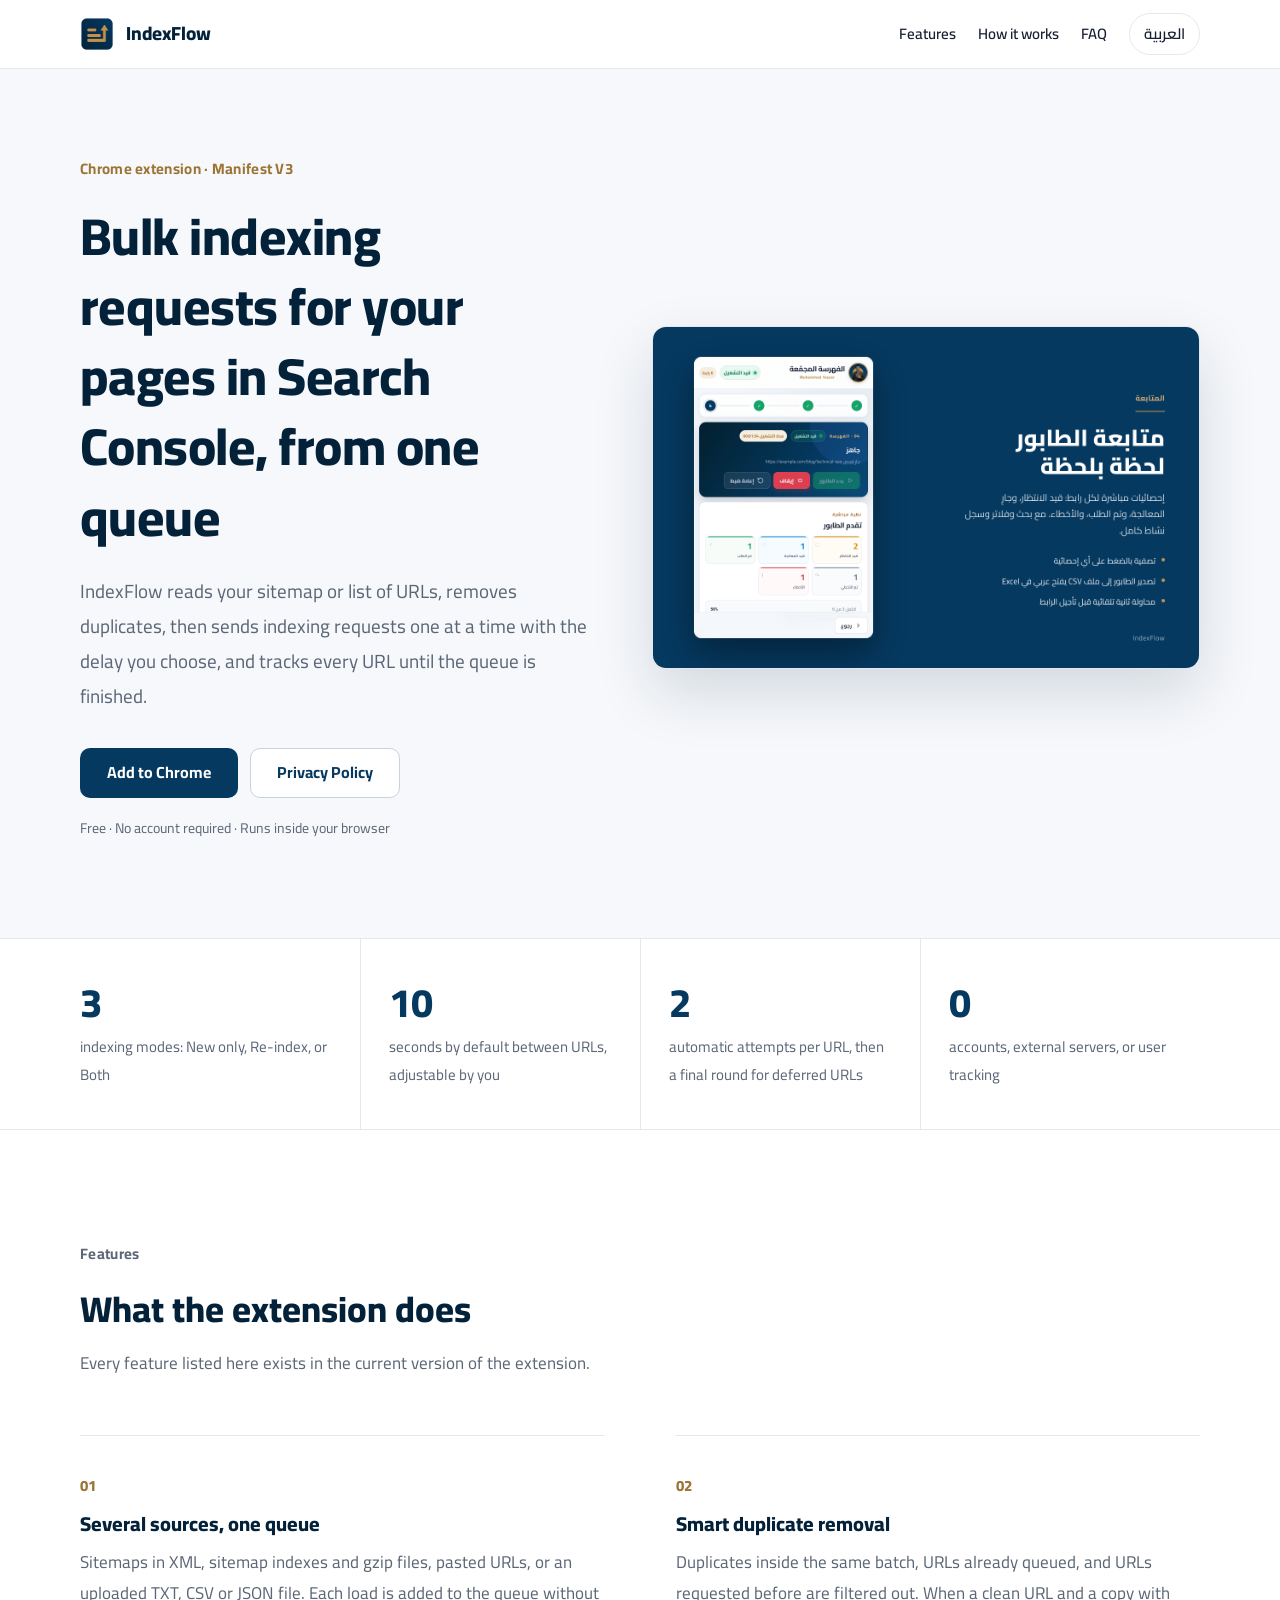
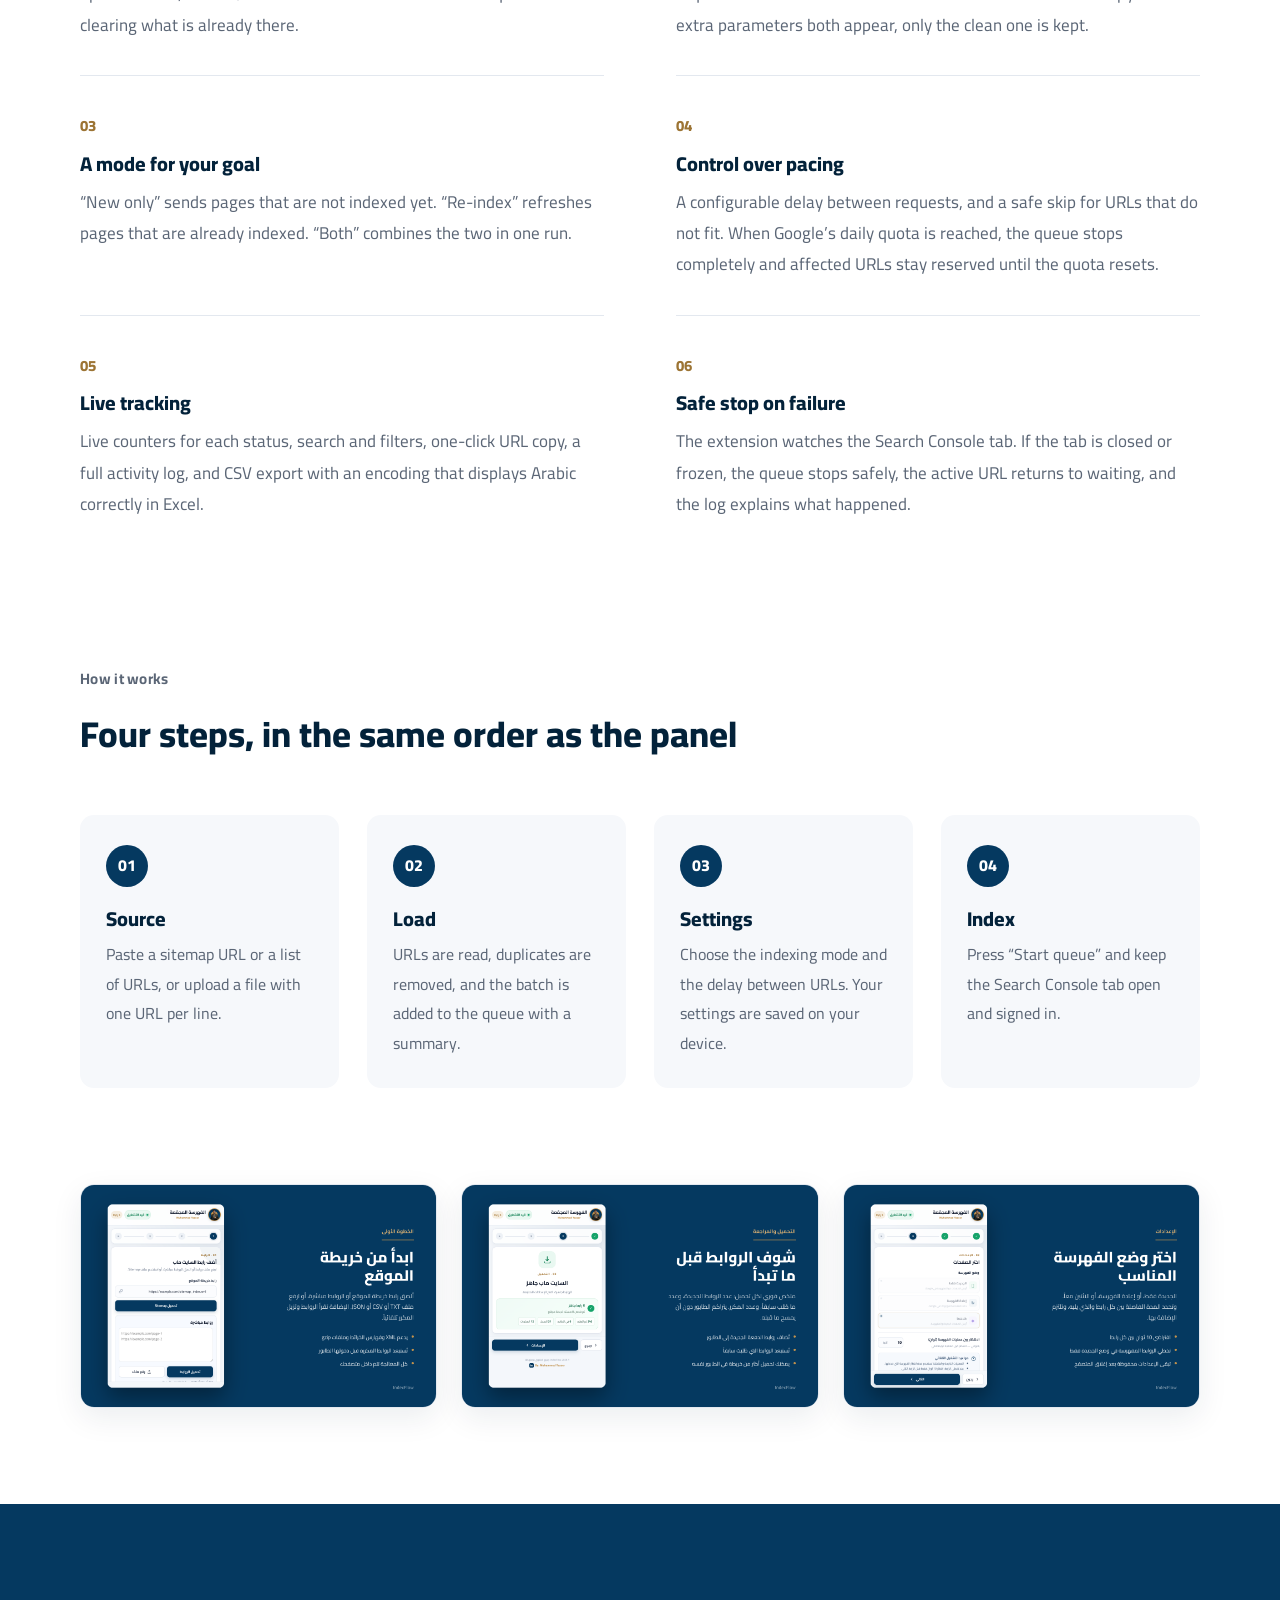
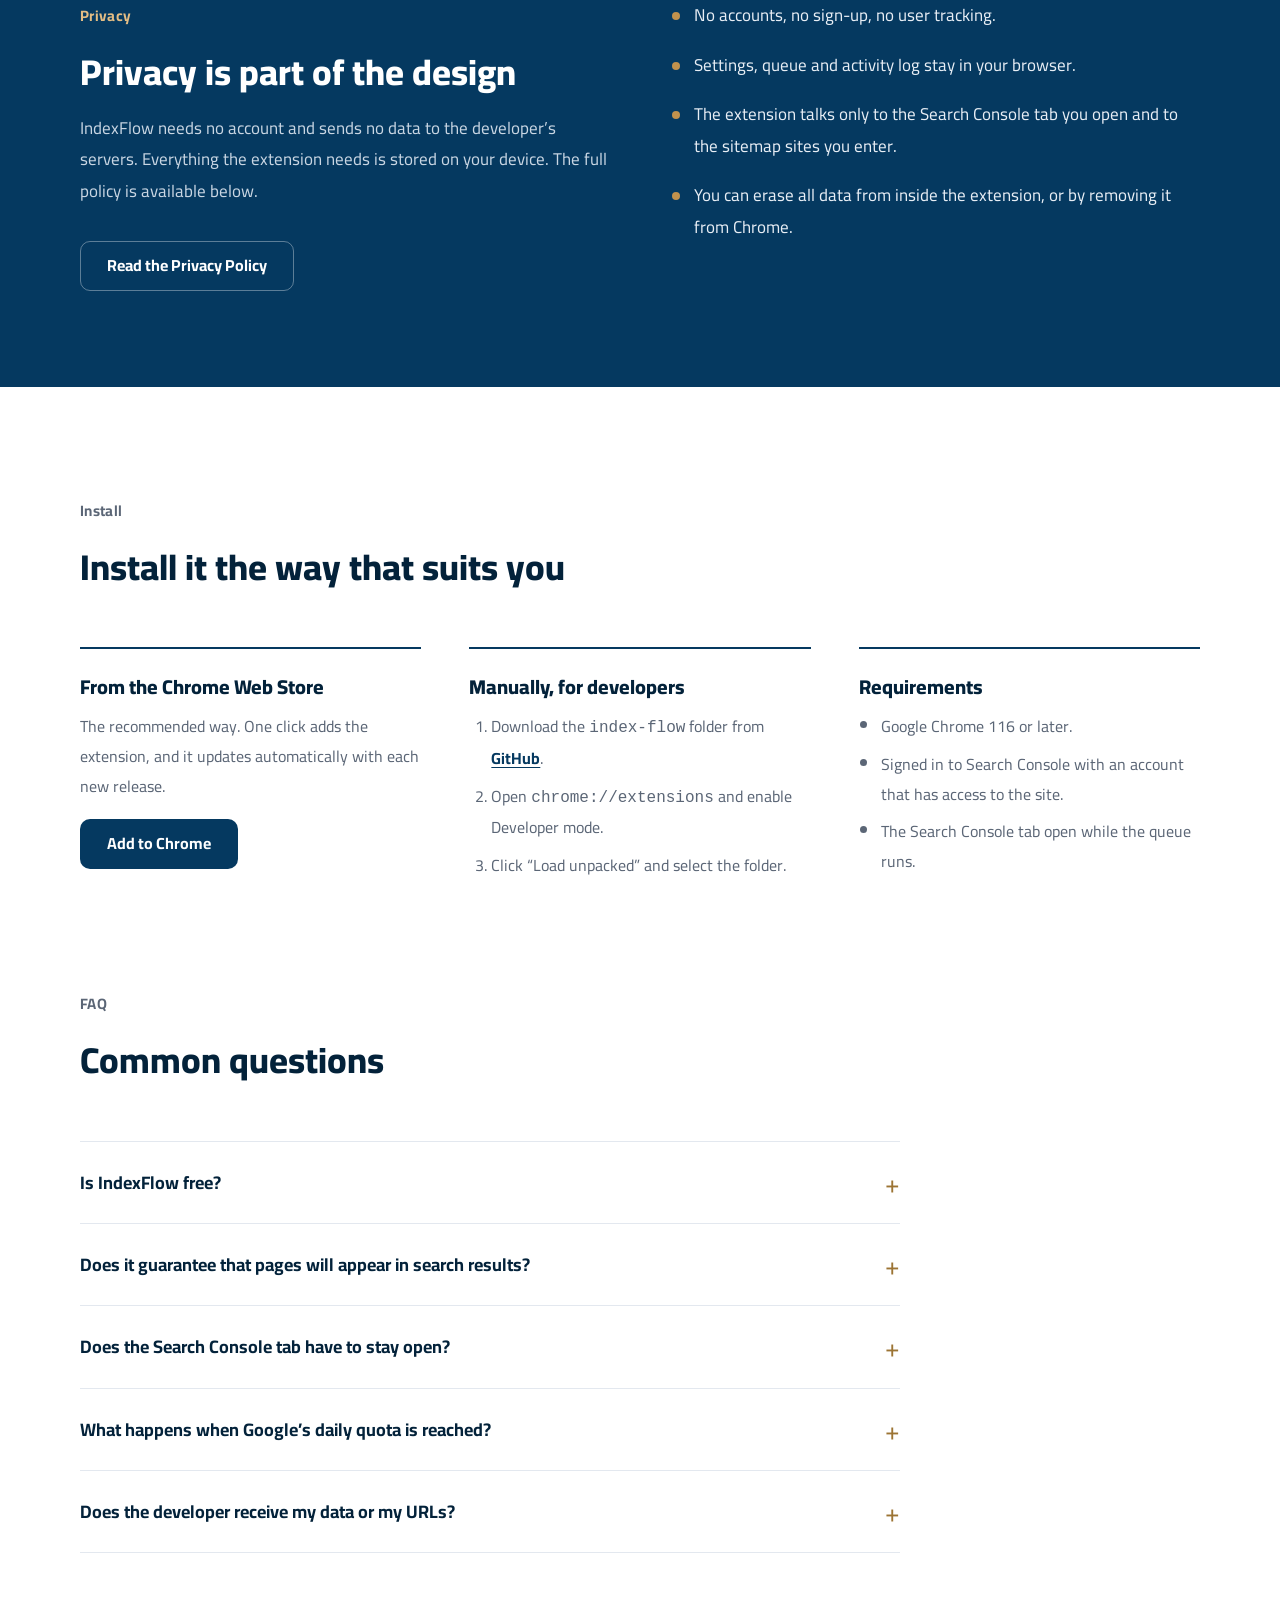
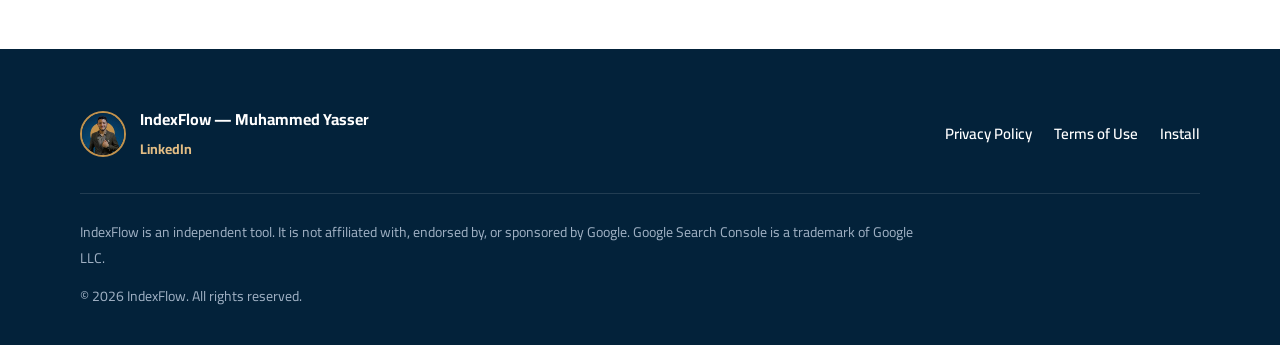
==== docs/en/index.html @ 61092b8a "Add Chrome Web Store product site, privacy policy, terms, and store listing assets - docs/: Arabic a" ====
<!doctype html>
<html lang="en" dir="ltr">
<head>
<meta charset="utf-8">
<meta name="viewport" content="width=device-width, initial-scale=1">
<title>IndexFlow — Bulk indexing for Google Search Console</title>
<meta name="description" content="A Chrome extension that queues indexing requests for your URLs in Search Console, removes duplicates, controls pacing, and needs no account.">
<meta name="theme-color" content="#053960">
<link rel="icon" href="../assets/img/icon-192x192.png" type="image/png">
<link rel="stylesheet" href="../assets/site.css">
<meta property="og:title" content="IndexFlow — Bulk indexing for Google Search Console">
<meta property="og:description" content="A Chrome extension that queues indexing requests for your URLs in Search Console, removes duplicates, controls pacing, and needs no account.">
<meta property="og:type" content="website">
<meta property="og:image" content="../assets/img/screenshot-4.png">

</head>
<body>
<a class="skip-link" href="#main">Skip to content</a>
<header class="site-header">
  <div class="wrap">
    <a class="brand" href="../en/index.html" aria-label="IndexFlow — Home">
      <img src="../assets/img/icon-192x192.png" alt="" width="34" height="34">
      <span>IndexFlow</span>
    </a>
    <nav class="site-nav" aria-label="Main navigation"><a class="hide-sm" href="#features">Features</a><a class="hide-sm" href="#how">How it works</a><a class="hide-sm" href="#faq">FAQ</a><a class="lang-switch" href="../index.html" hreflang="ar" lang="ar">العربية</a></nav>
  </div>
</header>
<main id="main">

<section class="hero">
  <div class="wrap hero-grid">
    <div>
      <p class="eyebrow">Chrome extension · Manifest V3</p>
      <h1>Bulk indexing requests for your pages in Search Console, from one queue</h1>
      <p class="lead">IndexFlow reads your sitemap or list of URLs, removes duplicates, then sends indexing requests one at a time with the delay you choose, and tracks every URL until the queue is finished.</p>
      <div class="actions">
        <a class="btn btn-primary" data-store-cta href="#install">Add to Chrome</a>
        <a class="btn btn-ghost" href="../en/privacy/index.html">Privacy Policy</a>
      </div>
      <p class="fine">Free · No account required · Runs inside your browser</p>
    </div>
    <figure class="hero-media">
      <img src="../assets/img/screenshot-4.png" alt="IndexFlow side panel showing queue statistics and the URL list" width="1280" height="800">
    </figure>
  </div>
</section>

<section class="facts" aria-label="Key numbers">
  <div class="wrap facts-grid">
    <div><strong>3</strong><span>indexing modes: New only, Re-index, or Both</span></div>
    <div><strong>10</strong><span>seconds by default between URLs, adjustable by you</span></div>
    <div><strong>2</strong><span>automatic attempts per URL, then a final round for deferred URLs</span></div>
    <div><strong>0</strong><span>accounts, external servers, or user tracking</span></div>
  </div>
</section>

<section class="section" id="features">
  <div class="wrap">
    <div class="section-head">
      <p class="eyebrow">Features</p>
      <h2>What the extension does</h2>
      <p>Every feature listed here exists in the current version of the extension.</p>
    </div>
    <div class="features-grid">
      <article class="feature"><span class="num">01</span><h3>Several sources, one queue</h3><p>Sitemaps in XML, sitemap indexes and gzip files, pasted URLs, or an uploaded TXT, CSV or JSON file. Each load is added to the queue without clearing what is already there.</p></article>
      <article class="feature"><span class="num">02</span><h3>Smart duplicate removal</h3><p>Duplicates inside the same batch, URLs already queued, and URLs requested before are filtered out. When a clean URL and a copy with extra parameters both appear, only the clean one is kept.</p></article>
      <article class="feature"><span class="num">03</span><h3>A mode for your goal</h3><p>“New only” sends pages that are not indexed yet. “Re-index” refreshes pages that are already indexed. “Both” combines the two in one run.</p></article>
      <article class="feature"><span class="num">04</span><h3>Control over pacing</h3><p>A configurable delay between requests, and a safe skip for URLs that do not fit. When Google’s daily quota is reached, the queue stops completely and affected URLs stay reserved until the quota resets.</p></article>
      <article class="feature"><span class="num">05</span><h3>Live tracking</h3><p>Live counters for each status, search and filters, one-click URL copy, a full activity log, and CSV export with an encoding that displays Arabic correctly in Excel.</p></article>
      <article class="feature"><span class="num">06</span><h3>Safe stop on failure</h3><p>The extension watches the Search Console tab. If the tab is closed or frozen, the queue stops safely, the active URL returns to waiting, and the log explains what happened.</p></article>
    </div>
  </div>
</section>

<section class="section" id="how" style="padding-top:0">
  <div class="wrap">
    <div class="section-head"><p class="eyebrow">How it works</p><h2>Four steps, in the same order as the panel</h2></div>
    <div class="steps">
      <div class="step"><span class="num">01</span><h3>Source</h3><p>Paste a sitemap URL or a list of URLs, or upload a file with one URL per line.</p></div>
      <div class="step"><span class="num">02</span><h3>Load</h3><p>URLs are read, duplicates are removed, and the batch is added to the queue with a summary.</p></div>
      <div class="step"><span class="num">03</span><h3>Settings</h3><p>Choose the indexing mode and the delay between URLs. Your settings are saved on your device.</p></div>
      <div class="step"><span class="num">04</span><h3>Index</h3><p>Press “Start queue” and keep the Search Console tab open and signed in.</p></div>
    </div>
  </div>
</section>

<section class="section" style="padding-top:0" aria-label="Screenshots from the extension">
  <div class="wrap screens">
    <figure><img src="../assets/img/screenshot-1.png" alt="Step one: entering a sitemap or URLs" width="1280" height="800" loading="lazy"></figure>
    <figure><img src="../assets/img/screenshot-2.png" alt="Load summary with new and duplicate URL counts" width="1280" height="800" loading="lazy"></figure>
    <figure><img src="../assets/img/screenshot-3.png" alt="Indexing mode and delay settings" width="1280" height="800" loading="lazy"></figure>
  </div>
</section>

<section class="band section" aria-labelledby="privacy-title">
  <div class="wrap band-grid">
    <div>
      <p class="eyebrow">Privacy</p>
      <h2 id="privacy-title">Privacy is part of the design</h2>
      <p style="margin-top:16px;color:#c9d6e3">IndexFlow needs no account and sends no data to the developer’s servers. Everything the extension needs is stored on your device. The full policy is available below.</p>
      <div class="actions"><a class="btn btn-ghost" href="../en/privacy/index.html">Read the Privacy Policy</a></div>
    </div>
    <ul>
      <li>No accounts, no sign-up, no user tracking.</li>
      <li>Settings, queue and activity log stay in your browser.</li>
      <li>The extension talks only to the Search Console tab you open and to the sitemap sites you enter.</li>
      <li>You can erase all data from inside the extension, or by removing it from Chrome.</li>
    </ul>
  </div>
</section>

<section class="section" id="install">
  <div class="wrap">
    <div class="section-head"><p class="eyebrow">Install</p><h2>Install it the way that suits you</h2></div>
    <div class="install-grid">
      <div>
        <h3>From the Chrome Web Store</h3>
        <p>The recommended way. One click adds the extension, and it updates automatically with each new release.</p>
        <a class="btn btn-primary" data-store-cta href="#install">Add to Chrome</a>
      </div>
      <div>
        <h3>Manually, for developers</h3>
        <ol>
          <li>Download the <code>index-flow</code> folder from <a href="https://github.com/muhammedyasserbs/index-now/tree/main/index-flow" target="_blank" rel="noopener">GitHub</a>.</li>
          <li>Open <code>chrome://extensions</code> and enable Developer mode.</li>
          <li>Click “Load unpacked” and select the folder.</li>
        </ol>
      </div>
      <div>
        <h3>Requirements</h3>
        <ul>
          <li>Google Chrome 116 or later.</li>
          <li>Signed in to Search Console with an account that has access to the site.</li>
          <li>The Search Console tab open while the queue runs.</li>
        </ul>
      </div>
    </div>
  </div>
</section>

<section class="section" id="faq" style="padding-top:0">
  <div class="wrap">
    <div class="section-head"><p class="eyebrow">FAQ</p><h2>Common questions</h2></div>
    <div class="faq">
      <details><summary>Is IndexFlow free?</summary><p>Yes. There is no paid plan and no hidden limit inside the extension.</p></details>
      <details><summary>Does it guarantee that pages will appear in search results?</summary><p>No. IndexFlow only submits indexing requests. Whether and how a page is indexed or ranked is decided by Google.</p></details>
      <details><summary>Does the Search Console tab have to stay open?</summary><p>Yes, and you must stay signed in. It is recommended to pin the tab and exclude it from Chrome’s memory saver so it does not freeze while the queue waits.</p></details>
      <details><summary>What happens when Google’s daily quota is reached?</summary><p>The queue stops completely, and the affected URLs stay reserved until midnight, when the quota resets. Google sets the quota; the extension respects it.</p></details>
      <details><summary>Does the developer receive my data or my URLs?</summary><p>No. Everything is kept inside your browser. Full details are in the <a href="../en/privacy/index.html">Privacy Policy</a>.</p></details>
    </div>
  </div>
</section>

</main>

<footer class="site-footer">
  <div class="wrap">
    <div class="footer-top">
      <div class="dev">
        <img src="../assets/img/avatar.jpg" alt="Muhammed Yasser" width="46" height="46">
        <div>
          <strong>IndexFlow — Muhammed Yasser</strong>
          <a href="https://www.linkedin.com/in/muhammed-yasser-seo-specialist/" target="_blank" rel="noopener">LinkedIn</a>
        </div>
      </div>
      <nav class="footer-links" aria-label="Site links">
        <a href="../en/privacy/index.html">Privacy Policy</a>
        <a href="../en/terms/index.html">Terms of Use</a>
        <a href="../en/index.html#install">Install</a>
      </nav>
    </div>
    <p class="disclaimer">IndexFlow is an independent tool. It is not affiliated with, endorsed by, or sponsored by Google. Google Search Console is a trademark of Google LLC.</p>
    <p class="copy">&copy; <span data-year>2026</span> IndexFlow. All rights reserved.</p>
  </div>
</footer>
<script src="../assets/site.js" defer></script>
</body>
</html>
---- docs/assets/site.css ----
/* IndexFlow — product site. Brand: navy #053960, gold #c2924d (same palette as the extension). */
@font-face { font-family: "Cairo"; src: url("fonts/cairo-arabic-wght-normal.woff2") format("woff2"); font-weight: 200 1000; font-display: swap; unicode-range: U+0600-06FF, U+0750-077F, U+08A0-08FF, U+FB50-FDFF, U+FE70-FEFF; }
@font-face { font-family: "Cairo"; src: url("fonts/cairo-latin-ext-wght-normal.woff2") format("woff2"); font-weight: 200 1000; font-display: swap; unicode-range: U+0100-024F, U+0259, U+1E00-1EFF, U+2020, U+20A0-20AB, U+20AD-20CF, U+2113, U+2C60-2C7F, U+A720-A7FF; }
@font-face { font-family: "Cairo"; src: url("fonts/cairo-latin-wght-normal.woff2") format("woff2"); font-weight: 200 1000; font-display: swap; unicode-range: U+0000-00FF, U+0131, U+0152-0153, U+02BB-02BC, U+02C6, U+02DA, U+02DC, U+2000-206F, U+2074, U+20AC, U+2122, U+2191, U+2193, U+2212, U+2215, U+FEFF, U+FFFD; }

:root {
  --navy: #053960;
  --navy-deep: #03223a;
  --gold: #c2924d;
  --gold-deep: #9c7434;
  --ink: #172033;
  --muted: #5b6676;
  --line: #e3e8ef;
  --canvas: #f6f8fb;
  --white: #ffffff;
  --radius: 14px;
  --shadow: 0 24px 60px rgba(3, 34, 58, .14);
}

* { box-sizing: border-box; }
html { scroll-behavior: smooth; -webkit-text-size-adjust: 100%; }
body {
  margin: 0;
  font-family: "Cairo", system-ui, sans-serif;
  font-size: 17px;
  line-height: 1.85;
  color: var(--ink);
  background: var(--white);
  -webkit-font-smoothing: antialiased;
}
img { max-width: 100%; height: auto; display: block; }
a { color: var(--navy); text-underline-offset: 3px; }
a:focus-visible, button:focus-visible, summary:focus-visible { outline: 3px solid var(--gold); outline-offset: 3px; border-radius: 6px; }
h1, h2, h3 { line-height: 1.35; margin: 0; color: var(--navy-deep); font-weight: 800; }
h1 { font-size: clamp(32px, 4.6vw, 52px); letter-spacing: -.01em; }
h2 { font-size: clamp(26px, 3vw, 36px); }
h3 { font-size: 20px; }
p { margin: 0; }
.wrap { width: min(1120px, calc(100% - 48px)); margin-inline: auto; }
.eyebrow { display: inline-block; color: var(--gold-deep); font-weight: 700; font-size: 15px; letter-spacing: .02em; margin-bottom: 18px; }
.section { padding: 96px 0; }
.section-head { max-width: 680px; margin-bottom: 56px; }
.section-head p { margin-top: 14px; color: var(--muted); }
.muted { color: var(--muted); }

/* header */
.site-header { position: sticky; top: 0; z-index: 20; background: rgba(255,255,255,.97); border-bottom: 1px solid var(--line); }
.site-header .wrap { display: flex; align-items: center; gap: 28px; min-height: 68px; }
.brand { display: inline-flex; align-items: center; gap: 12px; text-decoration: none; color: var(--navy-deep); font-weight: 800; font-size: 19px; }
.brand img { width: 34px; height: 34px; border-radius: 9px; }
.site-nav { display: flex; gap: 22px; margin-inline-start: auto; align-items: center; }
.site-nav a { color: var(--ink); text-decoration: none; font-size: 15px; font-weight: 600; }
.site-nav a:hover { color: var(--navy); }
.lang-switch { font-size: 14px; font-weight: 700; text-decoration: none; border: 1px solid var(--line); padding: 6px 14px; border-radius: 999px; color: var(--navy); }
.lang-switch:hover { border-color: var(--navy); }

/* buttons */
.actions { display: flex; flex-wrap: wrap; gap: 12px; margin-top: 34px; }
.btn { display: inline-flex; align-items: center; justify-content: center; min-height: 50px; padding: 0 26px; border-radius: 10px; font: inherit; font-weight: 700; font-size: 16px; text-decoration: none; border: 1px solid transparent; transition: background .2s, border-color .2s, color .2s; }
.btn-primary { background: var(--navy); color: #fff; }
.btn-primary:hover { background: var(--navy-deep); }
.btn-ghost { border-color: #c9d3de; color: var(--navy); background: #fff; }
.btn-ghost:hover { border-color: var(--navy); }
.fine { margin-top: 18px; font-size: 14px; color: var(--muted); }

/* hero */
.hero { background: var(--canvas); padding: 84px 0 96px; border-bottom: 1px solid var(--line); }
.hero-grid { display: grid; grid-template-columns: minmax(0, 1fr) minmax(0, 1.08fr); gap: 64px; align-items: center; }
.hero h1 { margin-bottom: 22px; }
.hero .lead { font-size: 19px; color: var(--muted); max-width: 560px; }
.hero-media { margin: 0; border-radius: var(--radius); overflow: hidden; box-shadow: var(--shadow); border: 1px solid var(--line); background: #fff; }

/* facts */
.facts { border-bottom: 1px solid var(--line); }
.facts-grid { display: grid; grid-template-columns: repeat(4, 1fr); gap: 0; }
.facts-grid > div { padding: 40px 28px 40px 0; border-inline-start: 1px solid var(--line); padding-inline-start: 28px; }
.facts-grid > div:first-child { border-inline-start: 0; padding-inline-start: 0; }
.facts strong { display: block; font-size: 40px; font-weight: 800; color: var(--navy); line-height: 1.2; }
.facts span { display: block; color: var(--muted); font-size: 15px; margin-top: 6px; }

/* features */
.features-grid { display: grid; grid-template-columns: repeat(2, minmax(0, 1fr)); gap: 0 72px; }
.feature { padding: 34px 0; border-top: 1px solid var(--line); }
.feature .num { color: var(--gold-deep); font-weight: 800; font-size: 15px; }
.feature h3 { margin: 8px 0 10px; }
.feature p { color: var(--muted); }

/* steps */
.steps { display: grid; grid-template-columns: repeat(4, 1fr); gap: 28px; counter-reset: none; }
.step { background: var(--canvas); border-radius: var(--radius); padding: 30px 26px; }
.step .num { display: inline-flex; width: 42px; height: 42px; align-items: center; justify-content: center; border-radius: 50%; background: var(--navy); color: #fff; font-weight: 800; font-size: 16px; }
.step h3 { margin: 18px 0 8px; }
.step p { color: var(--muted); font-size: 16px; }

/* screens */
.screens { display: grid; grid-template-columns: repeat(3, minmax(0, 1fr)); gap: 24px; }
.screens figure { margin: 0; border-radius: var(--radius); overflow: hidden; border: 1px solid var(--line); box-shadow: 0 10px 30px rgba(3,34,58,.08); }
.screens figure img { width: 100%; }

/* privacy band */
.band { background: var(--navy); color: #e8eef5; }
.band h2 { color: #fff; }
.band .eyebrow { color: #e3bd84; }
.band-grid { display: grid; grid-template-columns: minmax(0, 1fr) minmax(0, 1fr); gap: 64px; align-items: start; }
.band ul { list-style: none; margin: 0; padding: 0; display: grid; gap: 18px; }
.band li { padding-inline-start: 22px; position: relative; }
.band li::before { content: ""; position: absolute; inset-inline-start: 0; top: .7em; width: 8px; height: 8px; border-radius: 50%; background: var(--gold); }
.band .link { color: #fff; font-weight: 700; }
.band .btn-ghost { background: transparent; color: #fff; border-color: rgba(255,255,255,.35); }
.band .btn-ghost:hover { border-color: #fff; }

/* install */
.install-grid { display: grid; grid-template-columns: repeat(3, minmax(0, 1fr)); gap: 48px; }
.install-grid > div { border-top: 2px solid var(--navy); padding-top: 24px; }
.install-grid h3 { margin-bottom: 12px; }
.install-grid p, .install-grid li { color: var(--muted); font-size: 16px; }
.install-grid ol, .install-grid ul { margin: 0; padding-inline-start: 22px; display: grid; gap: 8px; }
.install-grid .btn { margin-top: 18px; }
.install-grid a { font-weight: 700; }

/* faq */
.faq { max-width: 820px; }
.faq details { border-bottom: 1px solid var(--line); padding: 4px 0; }
.faq details:first-of-type { border-top: 1px solid var(--line); }
.faq summary { cursor: pointer; list-style: none; padding: 20px 36px 20px 0; font-weight: 700; color: var(--navy-deep); font-size: 18px; position: relative; }
.faq summary::-webkit-details-marker { display: none; }
.faq summary::after { content: "+"; position: absolute; inset-inline-end: 0; top: 14px; font-size: 26px; color: var(--gold-deep); font-weight: 400; }
.faq details[open] summary::after { content: "–"; }
.faq details p { padding: 0 0 22px; color: var(--muted); }

/* footer */
.site-footer { background: var(--navy-deep); color: #c9d4e0; padding: 56px 0 40px; font-size: 15px; }
.footer-top { display: flex; flex-wrap: wrap; justify-content: space-between; align-items: center; gap: 24px; padding-bottom: 30px; border-bottom: 1px solid rgba(255,255,255,.12); }
.dev { display: flex; align-items: center; gap: 14px; }
.dev img { width: 46px; height: 46px; border-radius: 50%; border: 2px solid var(--gold); object-fit: cover; object-position: 50% 22%; }
.dev strong { color: #fff; display: block; font-size: 16px; }
.dev a { color: #e3bd84; text-decoration: none; font-weight: 700; font-size: 14px; }
.footer-links { display: flex; gap: 22px; flex-wrap: wrap; }
.footer-links a { color: #fff; text-decoration: none; font-weight: 600; }
.footer-links a:hover { text-decoration: underline; }
.disclaimer { margin-top: 26px; font-size: 14px; color: #9fb0c3; max-width: 860px; }
.copy { margin-top: 12px; font-size: 14px; color: #9fb0c3; }

/* legal pages */
.legal { padding: 72px 0 96px; }
.legal-wrap { width: min(780px, calc(100% - 48px)); margin-inline: auto; }
.legal h1 { margin-bottom: 14px; }
.legal .meta { color: var(--muted); font-size: 15px; padding-bottom: 28px; border-bottom: 1px solid var(--line); margin-bottom: 36px; }
.legal h2 { font-size: 22px; margin: 42px 0 12px; }
.legal p, .legal li { color: #2b3648; }
.legal ul { padding-inline-start: 22px; display: grid; gap: 8px; margin: 12px 0 0; }
.legal .note { background: var(--canvas); border-inline-start: 4px solid var(--gold); padding: 18px 22px; border-radius: 10px; margin: 0 0 30px; color: #2b3648; }
.legal .back { display: inline-block; margin-bottom: 28px; font-weight: 700; text-decoration: none; color: var(--navy); }

@media (max-width: 960px) {
  .hero-grid, .band-grid { grid-template-columns: 1fr; gap: 44px; }
  .facts-grid { grid-template-columns: repeat(2, 1fr); }
  .facts-grid > div:nth-child(odd) { border-inline-start: 0; padding-inline-start: 0; }
  .features-grid { grid-template-columns: 1fr; gap: 0; }
  .steps { grid-template-columns: repeat(2, 1fr); }
  .screens { grid-template-columns: 1fr; }
  .install-grid { grid-template-columns: 1fr; gap: 36px; }
  .site-nav a.hide-sm { display: none; }
}
@media (max-width: 560px) {
  body { font-size: 16px; }
  .section { padding: 68px 0; }
  .hero { padding: 56px 0 68px; }
  .steps { grid-template-columns: 1fr; }
  .site-nav { gap: 14px; }
  .facts strong { font-size: 32px; }
}
@media (prefers-reduced-motion: reduce) { html { scroll-behavior: auto; } }

/* skip link: hidden until focused (keyboard users) */
.skip-link { position: absolute; top: -100px; inset-inline-start: 12px; z-index: 100; background: var(--navy); color: #fff; padding: 10px 16px; border-radius: 8px; font-weight: 700; text-decoration: none; }
.skip-link:focus { top: 12px; }
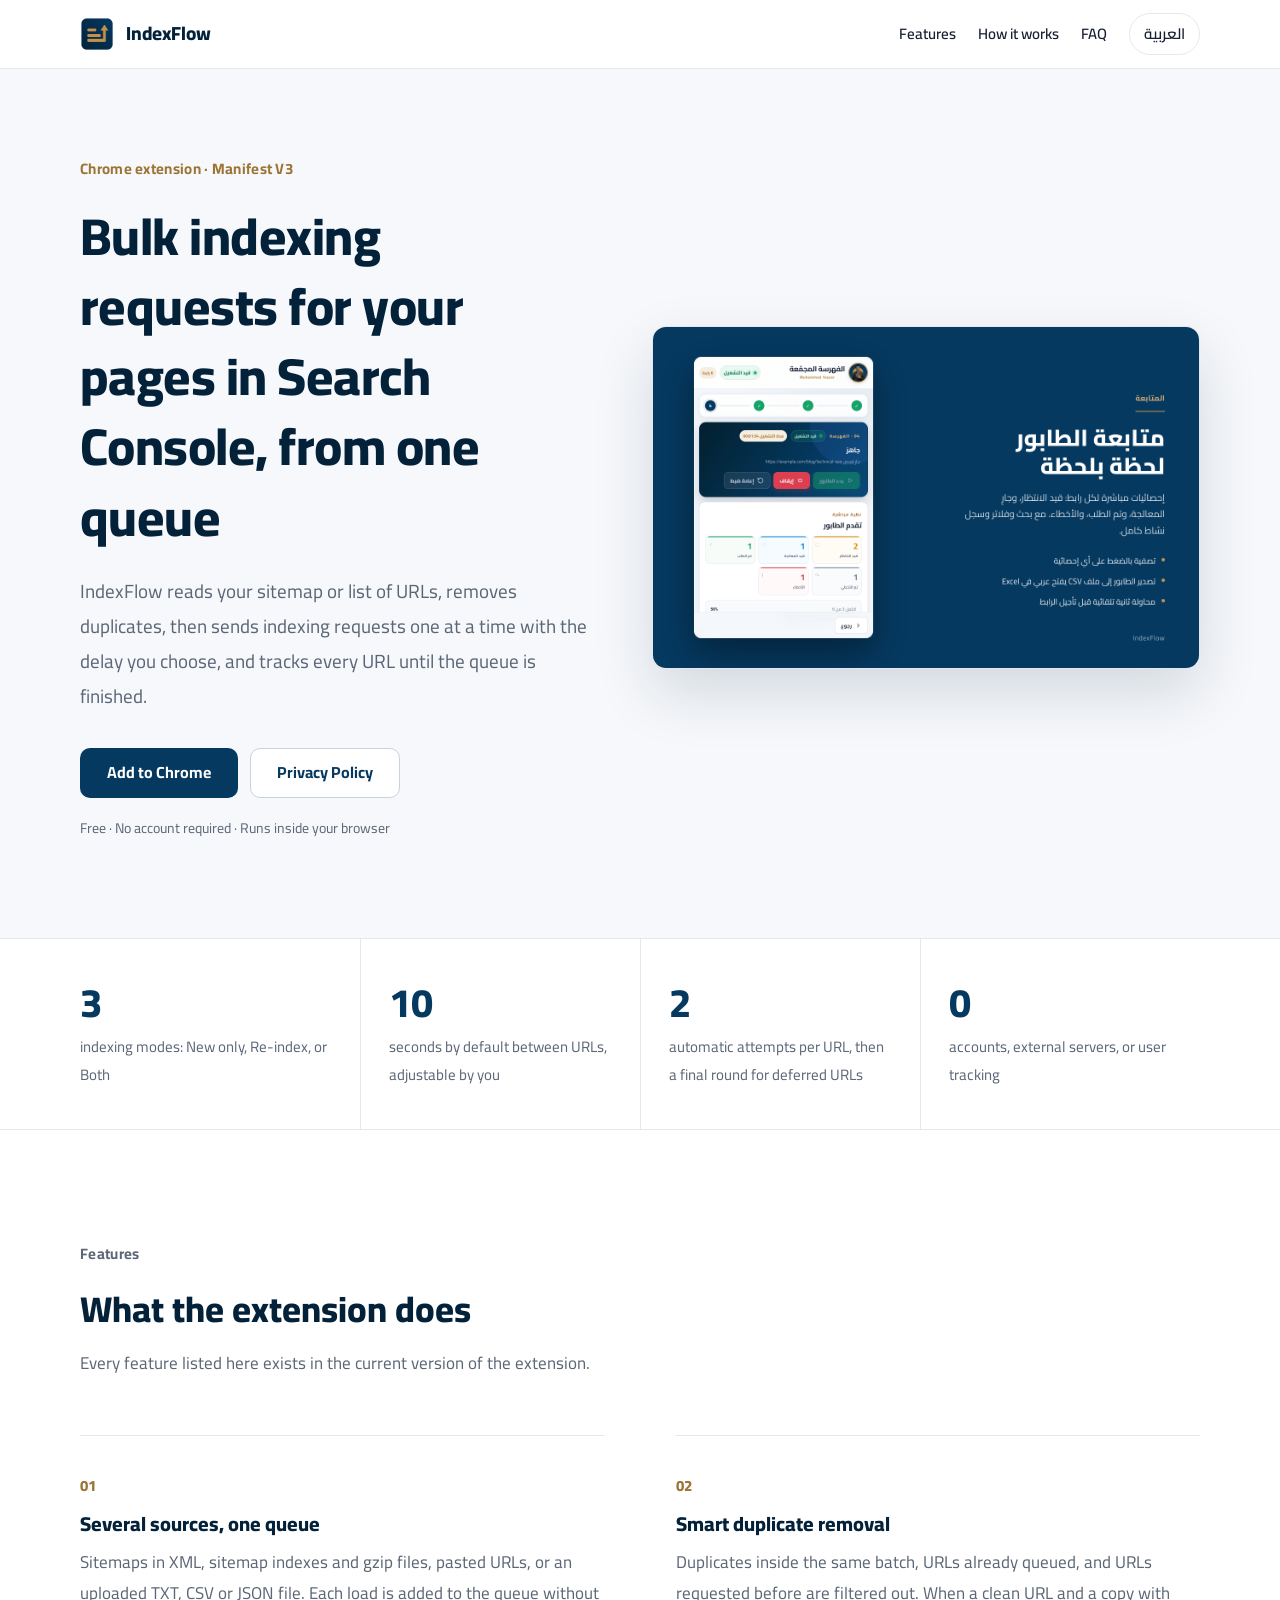
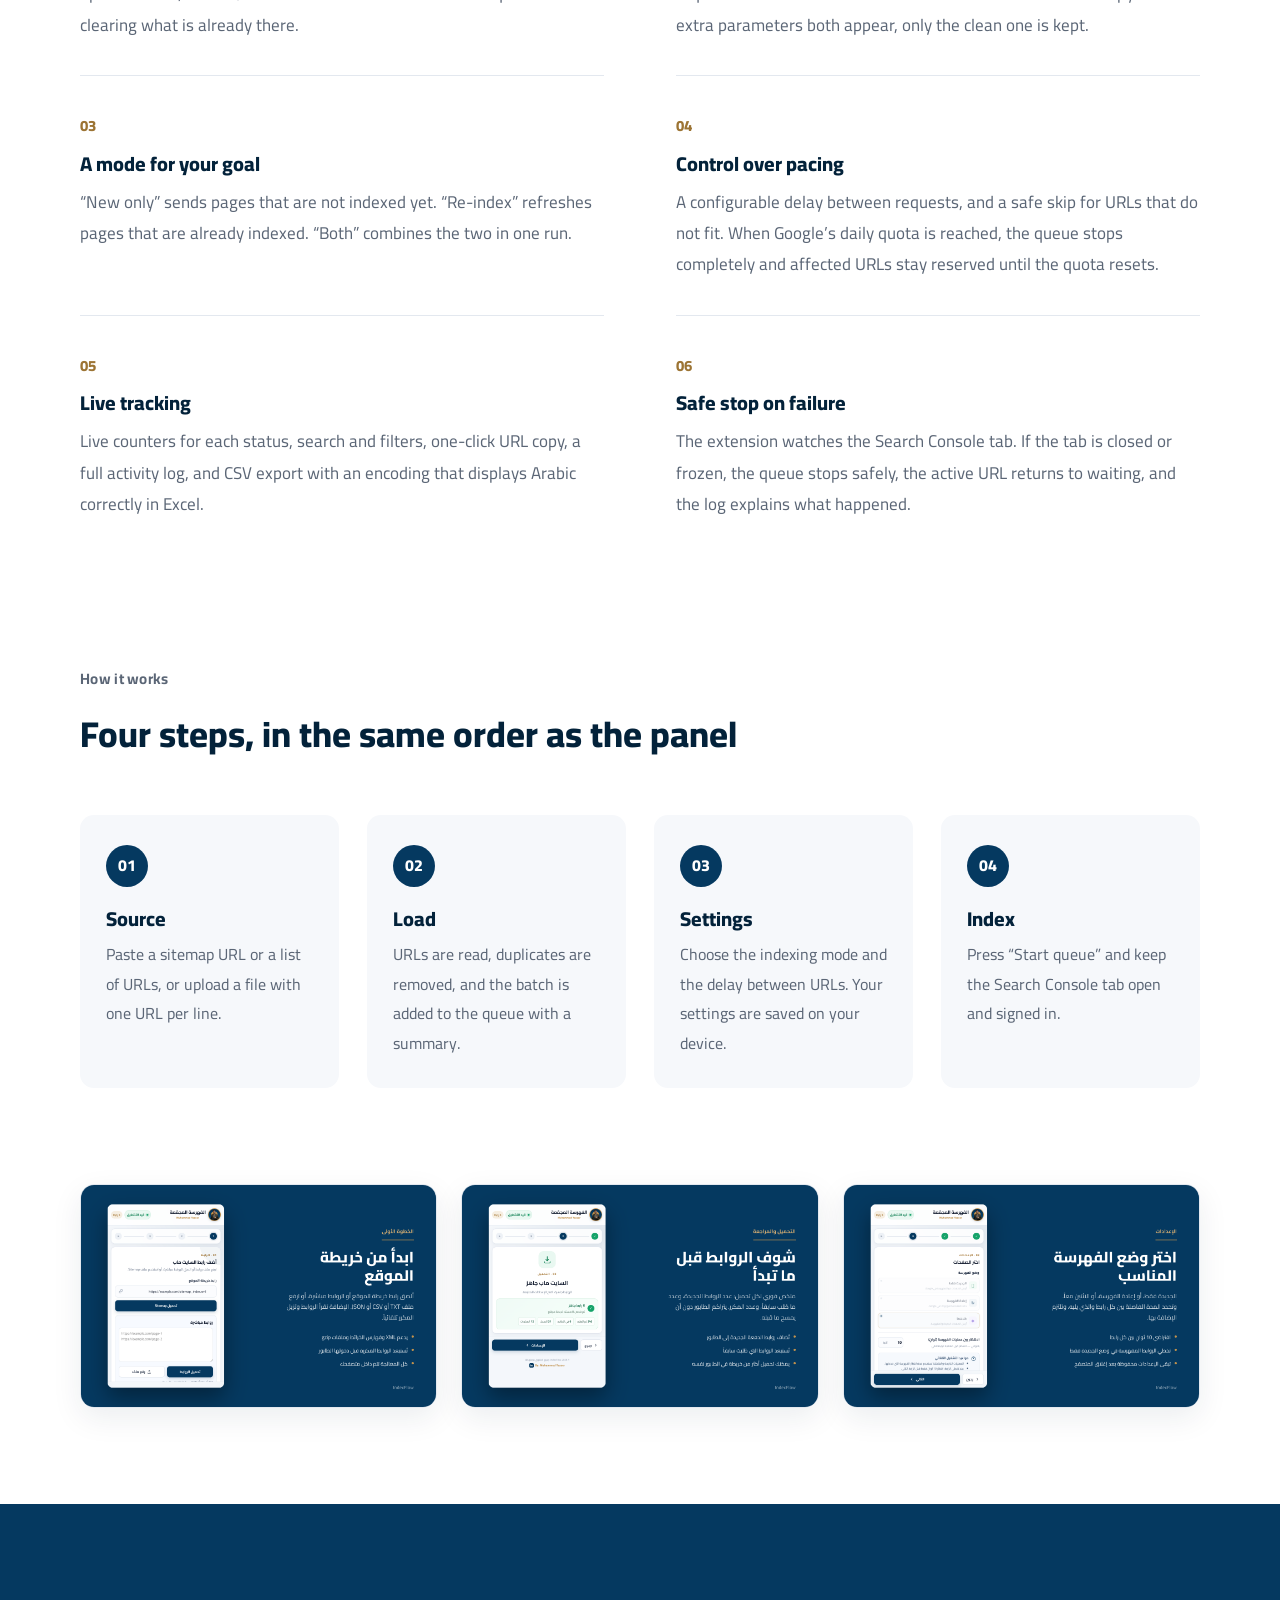
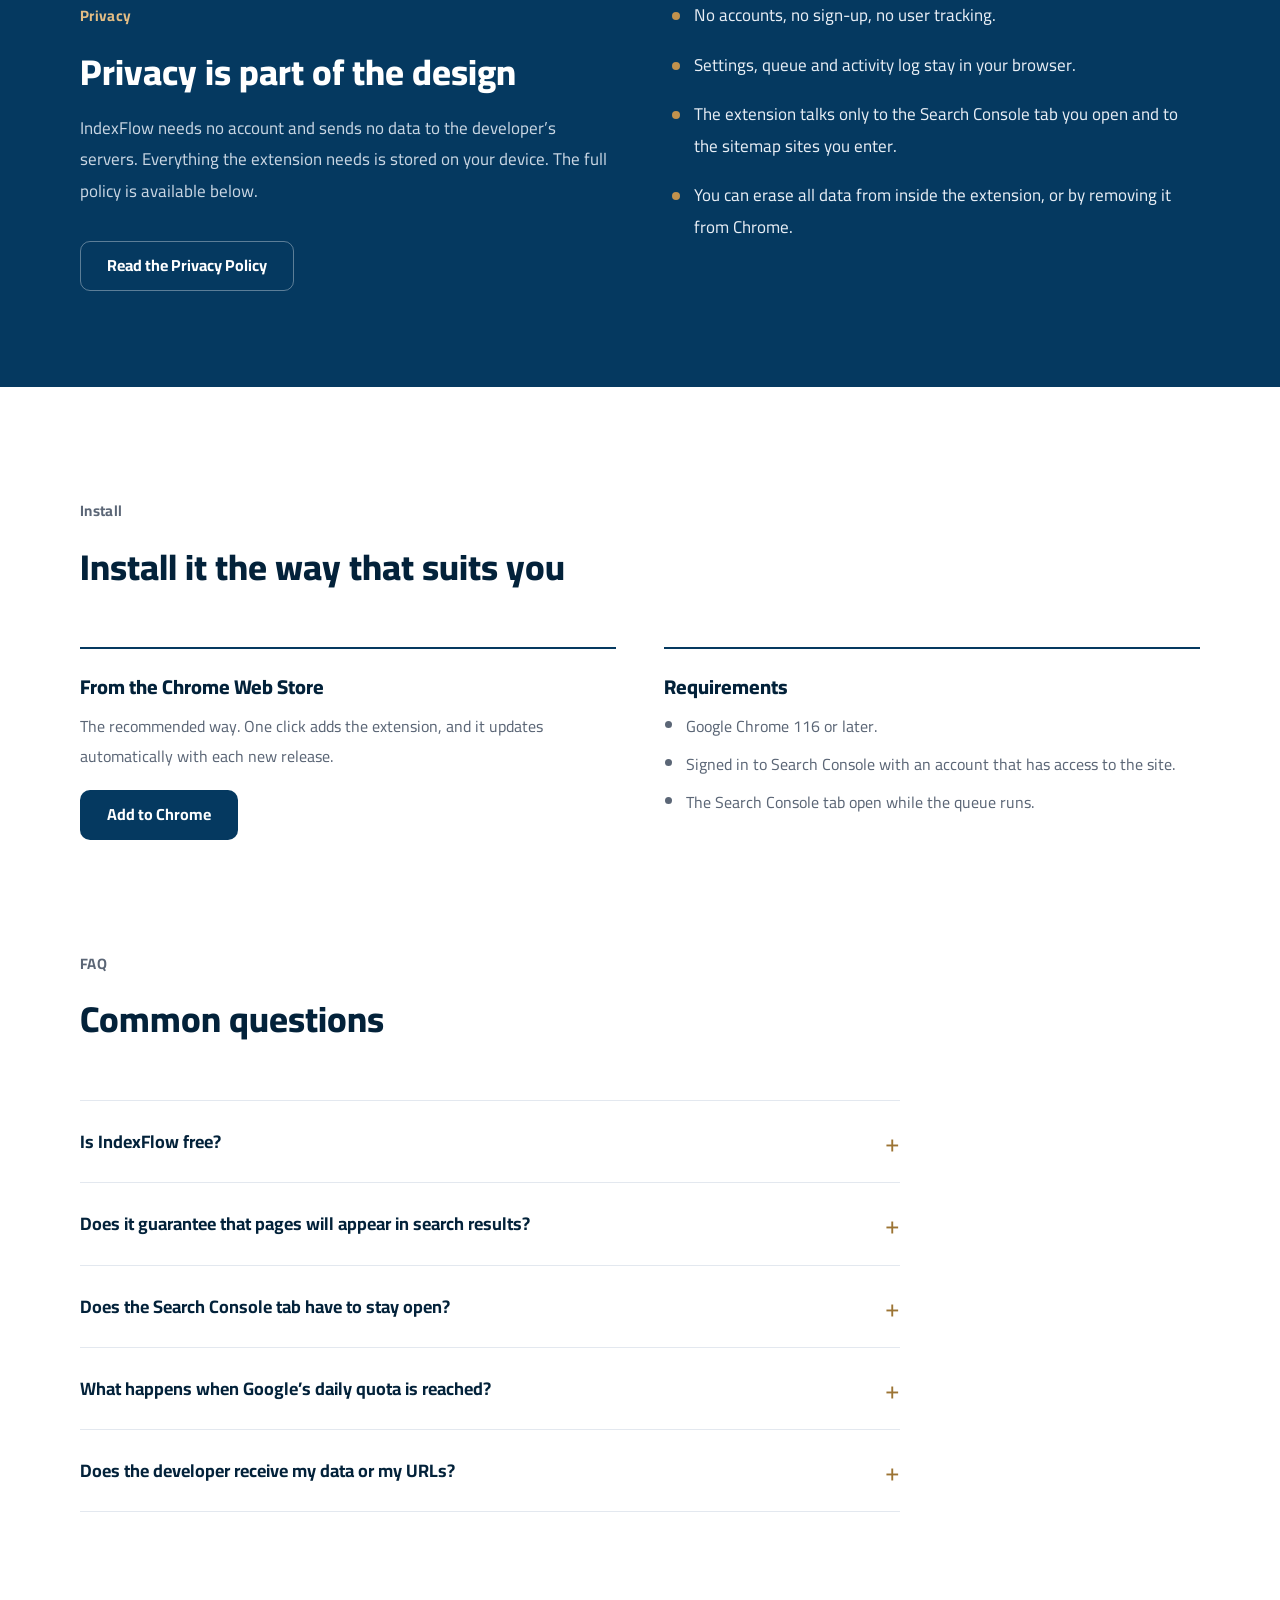
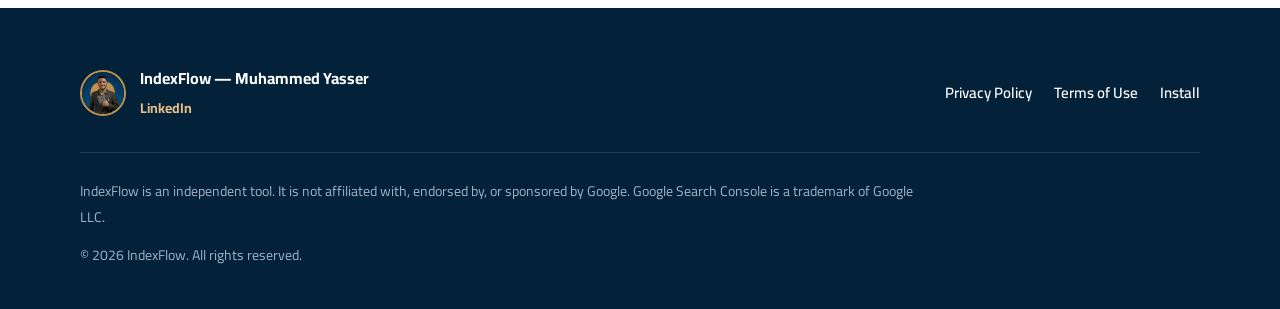
==== commit 5ad8f197: "Remove manual developer install block from product site Co-authored-by: arena-agent <297053741+arena" ====
--- a/docs/en/index.html
+++ b/docs/en/index.html
@@ -119,14 +119,6 @@
         <a class="btn btn-primary" data-store-cta href="#install">Add to Chrome</a>
       </div>
       <div>
-        <h3>Manually, for developers</h3>
-        <ol>
-          <li>Download the <code>index-flow</code> folder from <a href="https://github.com/muhammedyasserbs/index-now/tree/main/index-flow" target="_blank" rel="noopener">GitHub</a>.</li>
-          <li>Open <code>chrome://extensions</code> and enable Developer mode.</li>
-          <li>Click “Load unpacked” and select the folder.</li>
-        </ol>
-      </div>
-      <div>
         <h3>Requirements</h3>
         <ul>
           <li>Google Chrome 116 or later.</li>
--- a/docs/assets/site.css
+++ b/docs/assets/site.css
@@ -110,7 +110,7 @@
 .band .btn-ghost:hover { border-color: #fff; }
 
 /* install */
-.install-grid { display: grid; grid-template-columns: repeat(3, minmax(0, 1fr)); gap: 48px; }
+.install-grid { display: grid; grid-template-columns: repeat(2, minmax(0, 1fr)); gap: 48px; }
 .install-grid > div { border-top: 2px solid var(--navy); padding-top: 24px; }
 .install-grid h3 { margin-bottom: 12px; }
 .install-grid p, .install-grid li { color: var(--muted); font-size: 16px; }
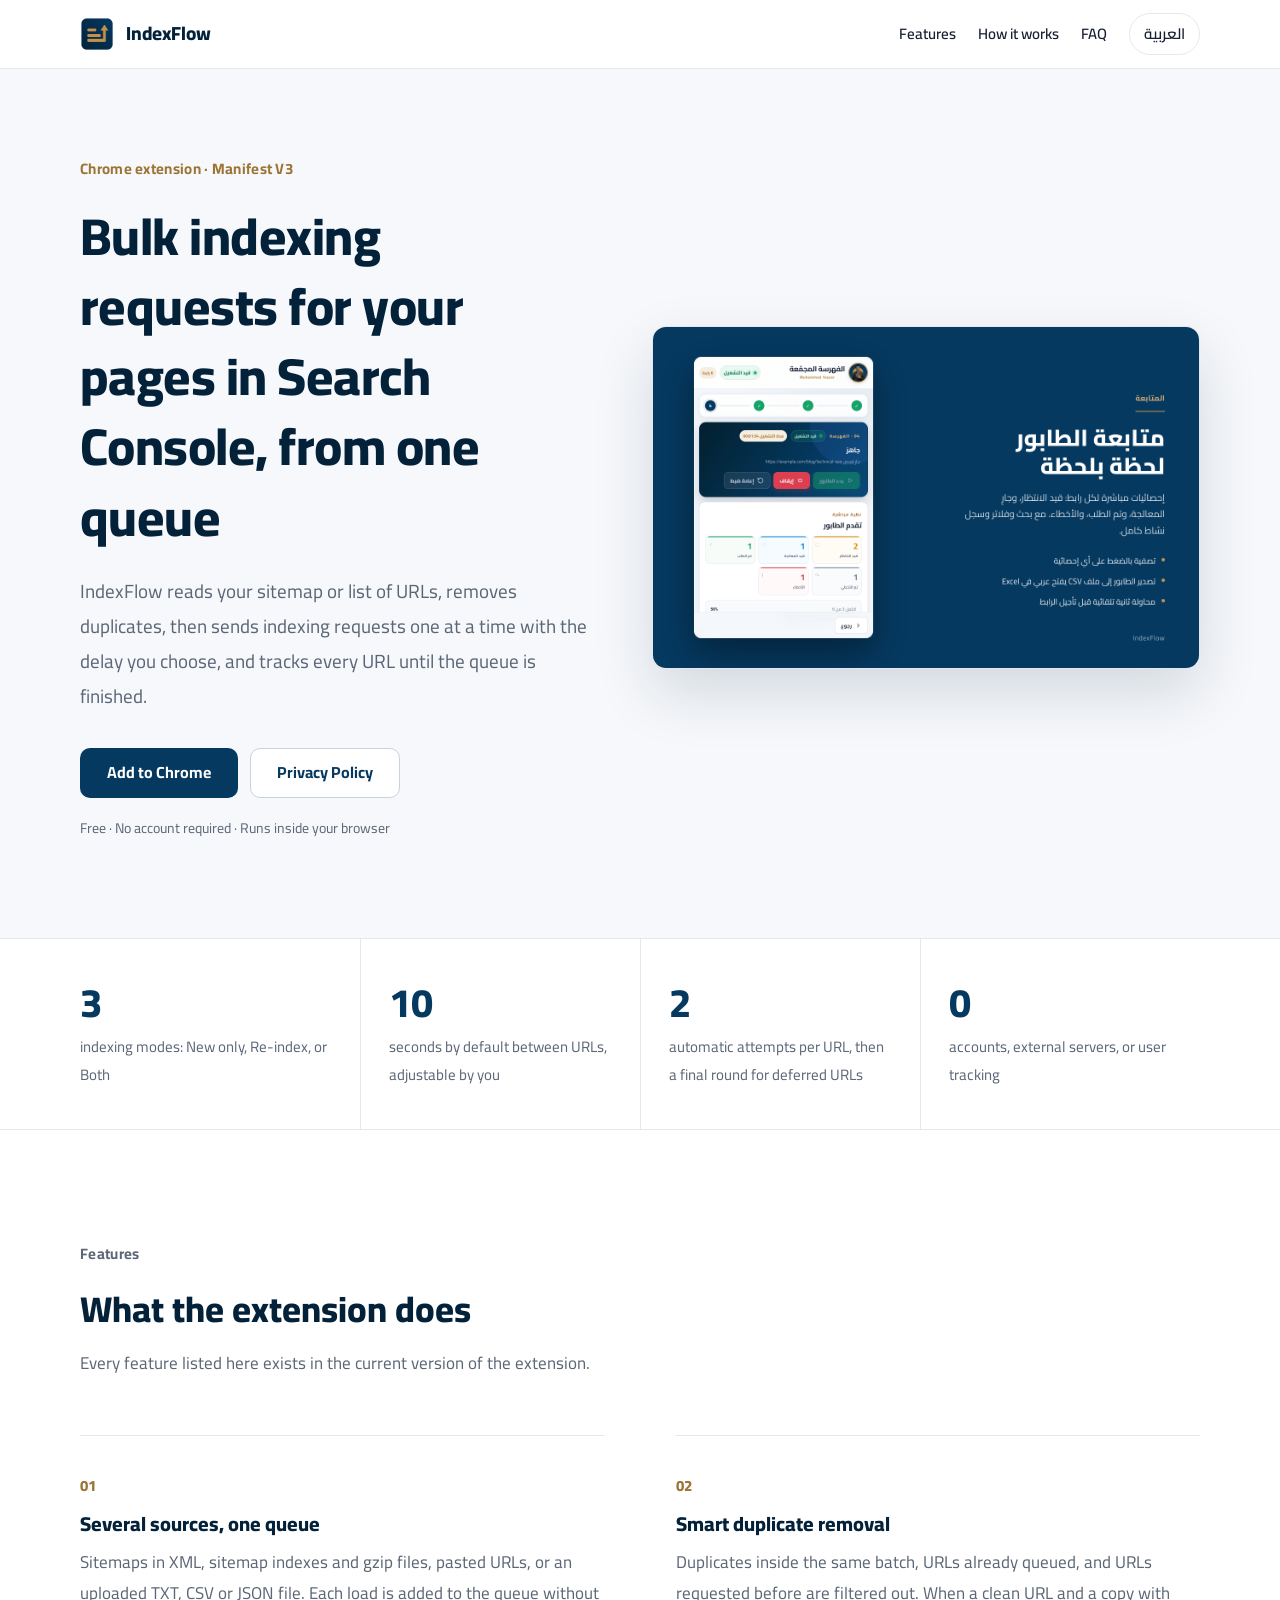
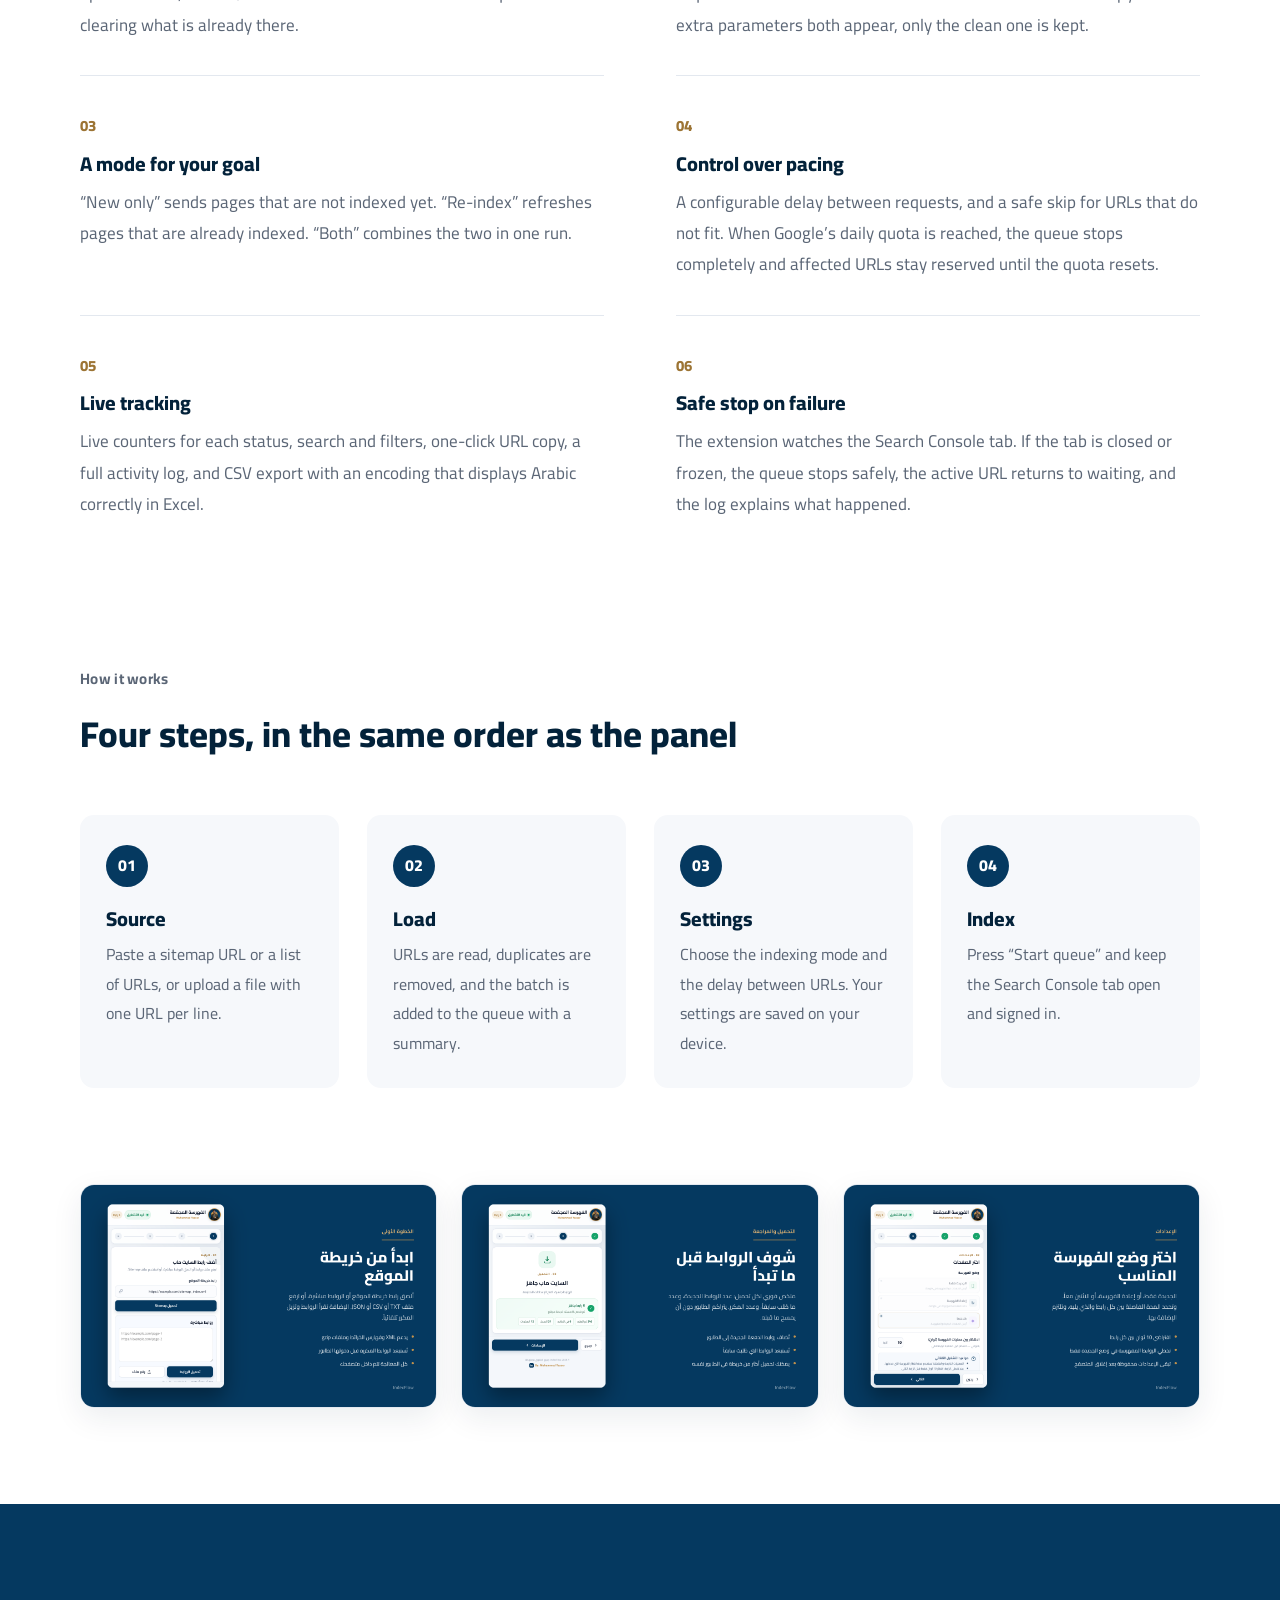
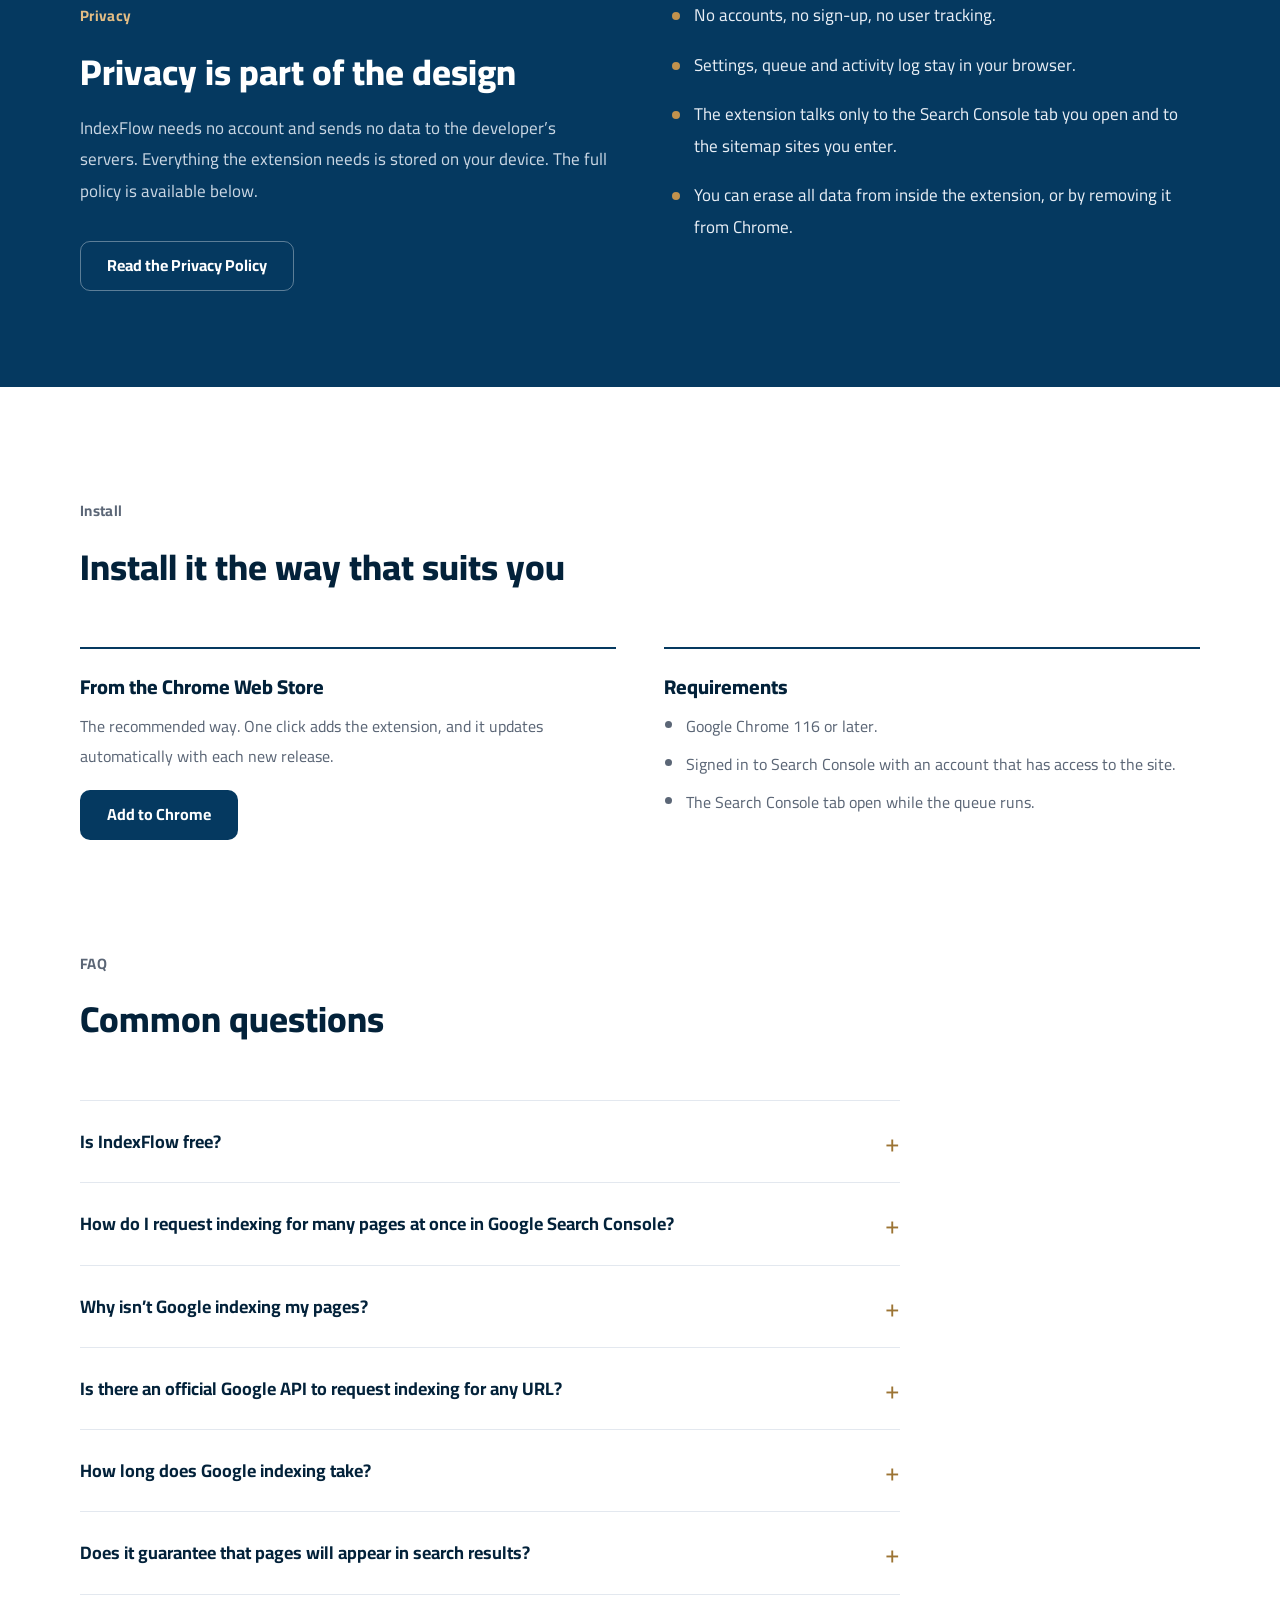
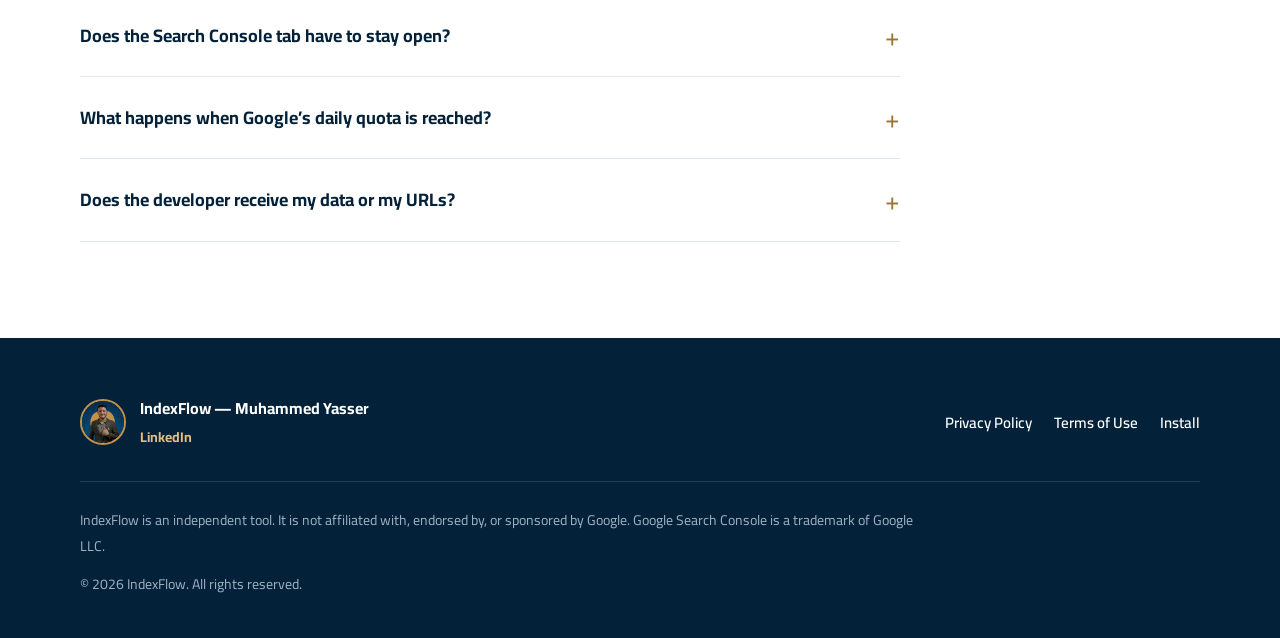
==== commit 2f456bcd: "Align site FAQ and titles with real search queries; add keyword research notes Co-authored-by: arena" ====
--- a/docs/en/index.html
+++ b/docs/en/index.html
@@ -3,13 +3,13 @@
 <head>
 <meta charset="utf-8">
 <meta name="viewport" content="width=device-width, initial-scale=1">
-<title>IndexFlow — Bulk indexing for Google Search Console</title>
-<meta name="description" content="A Chrome extension that queues indexing requests for your URLs in Search Console, removes duplicates, controls pacing, and needs no account.">
+<title>IndexFlow — Bulk indexing requests for Google Search Console</title>
+<meta name="description" content="A Chrome extension that queues Google Search Console indexing requests for your URLs, removes duplicates, controls pacing, and needs no account., removes duplicates, controls pacing, and needs no account.">
 <meta name="theme-color" content="#053960">
 <link rel="icon" href="../assets/img/icon-192x192.png" type="image/png">
 <link rel="stylesheet" href="../assets/site.css">
-<meta property="og:title" content="IndexFlow — Bulk indexing for Google Search Console">
-<meta property="og:description" content="A Chrome extension that queues indexing requests for your URLs in Search Console, removes duplicates, controls pacing, and needs no account.">
+<meta property="og:title" content="IndexFlow — Bulk indexing requests for Google Search Console">
+<meta property="og:description" content="A Chrome extension that queues Google Search Console indexing requests for your URLs, removes duplicates, controls pacing, and needs no account., removes duplicates, controls pacing, and needs no account.">
 <meta property="og:type" content="website">
 <meta property="og:image" content="../assets/img/screenshot-4.png">
 
@@ -135,6 +135,10 @@
     <div class="section-head"><p class="eyebrow">FAQ</p><h2>Common questions</h2></div>
     <div class="faq">
       <details><summary>Is IndexFlow free?</summary><p>Yes. There is no paid plan and no hidden limit inside the extension.</p></details>
+      <details><summary>How do I request indexing for many pages at once in Google Search Console?</summary><p>IndexFlow queues the URLs you load and runs the same request steps for each one in Search Console, one at a time, with the delay you set. You don’t have to repeat the steps manually for every URL.</p></details>
+      <details><summary>Why isn’t Google indexing my pages?</summary><p>Common causes: a noindex tag, a block in robots.txt, thin or duplicate content, or no internal links pointing to the page. Check each page with URL Inspection in Search Console first. A request alone does not guarantee indexing.</p></details>
+      <details><summary>Is there an official Google API to request indexing for any URL?</summary><p>No. Google’s official Indexing API is for JobPosting and BroadcastEvent pages only. IndexFlow works through the Search Console interface itself and does not use an API.</p></details>
+      <details><summary>How long does Google indexing take?</summary><p>There is no guaranteed timeline. Google does not publish one, and processing can take hours or weeks.</p></details>
       <details><summary>Does it guarantee that pages will appear in search results?</summary><p>No. IndexFlow only submits indexing requests. Whether and how a page is indexed or ranked is decided by Google.</p></details>
       <details><summary>Does the Search Console tab have to stay open?</summary><p>Yes, and you must stay signed in. It is recommended to pin the tab and exclude it from Chrome’s memory saver so it does not freeze while the queue waits.</p></details>
       <details><summary>What happens when Google’s daily quota is reached?</summary><p>The queue stops completely, and the affected URLs stay reserved until midnight, when the quota resets. Google sets the quota; the extension respects it.</p></details>
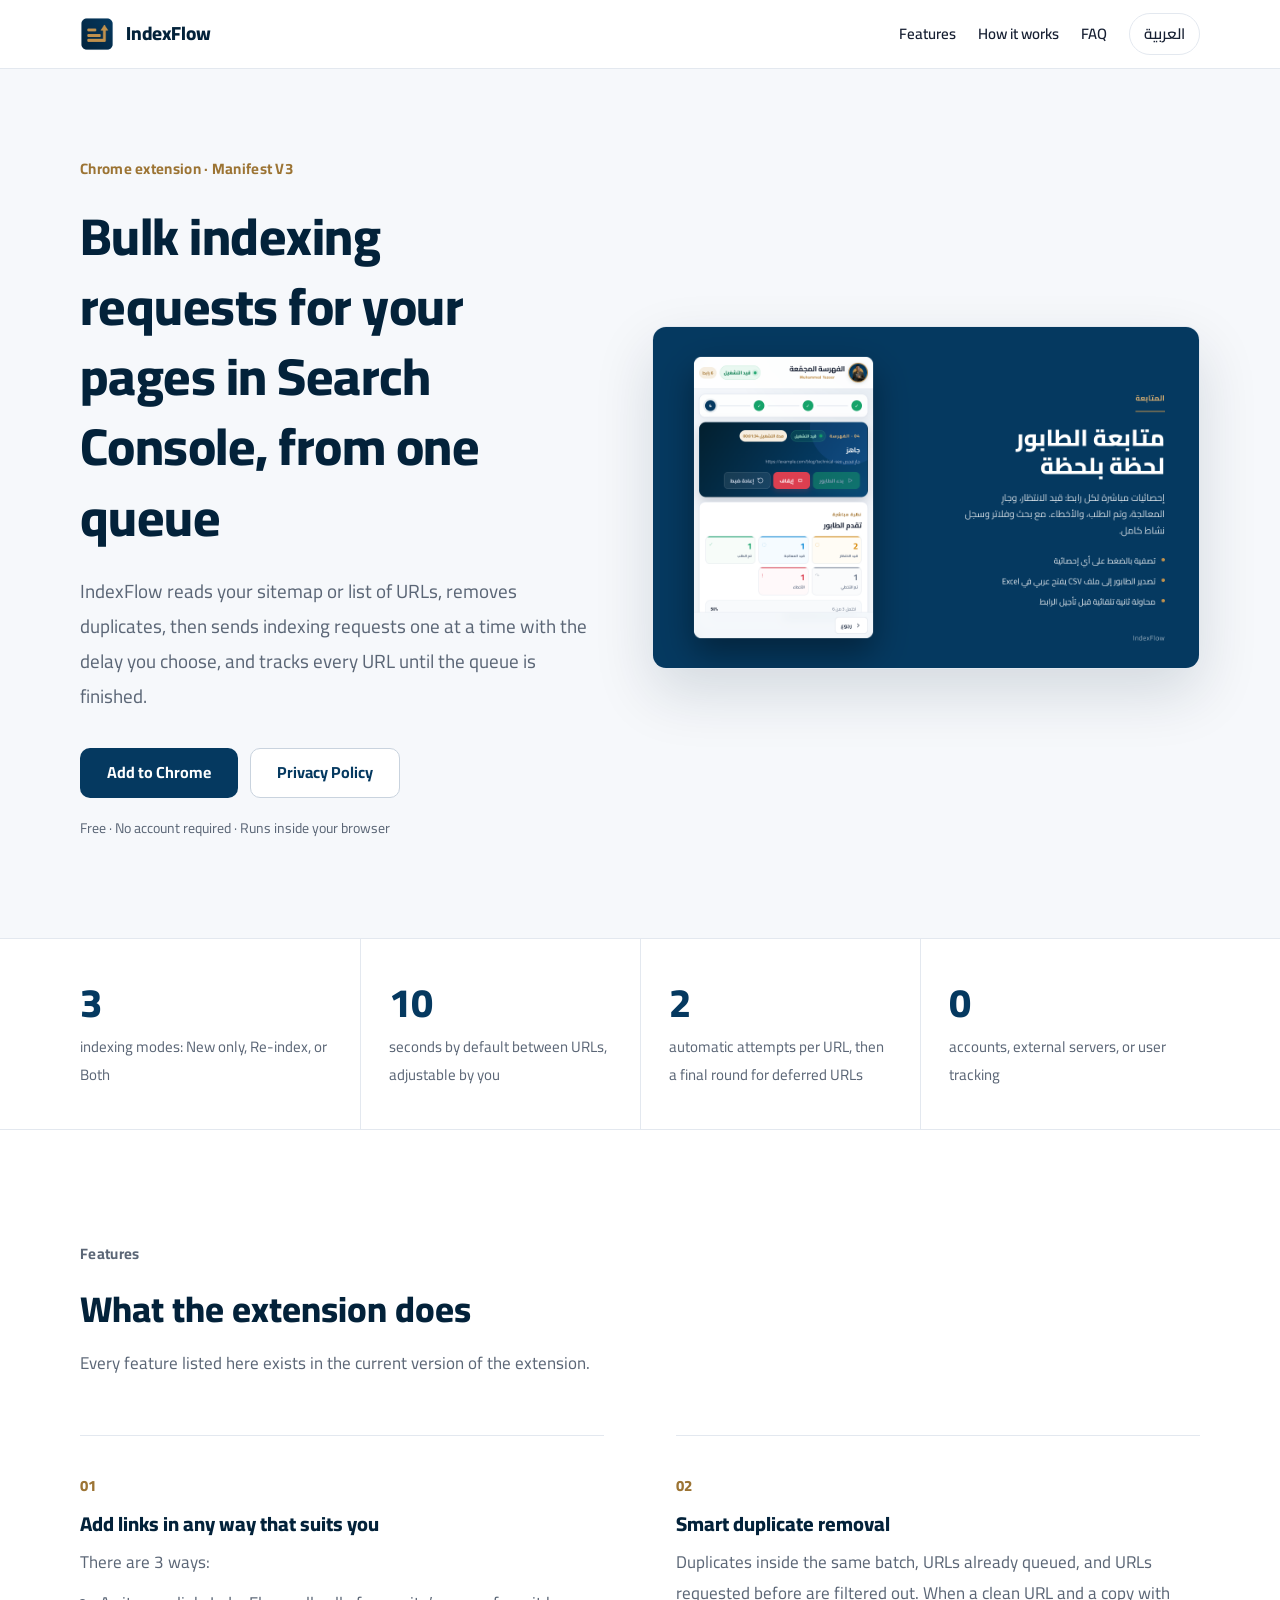
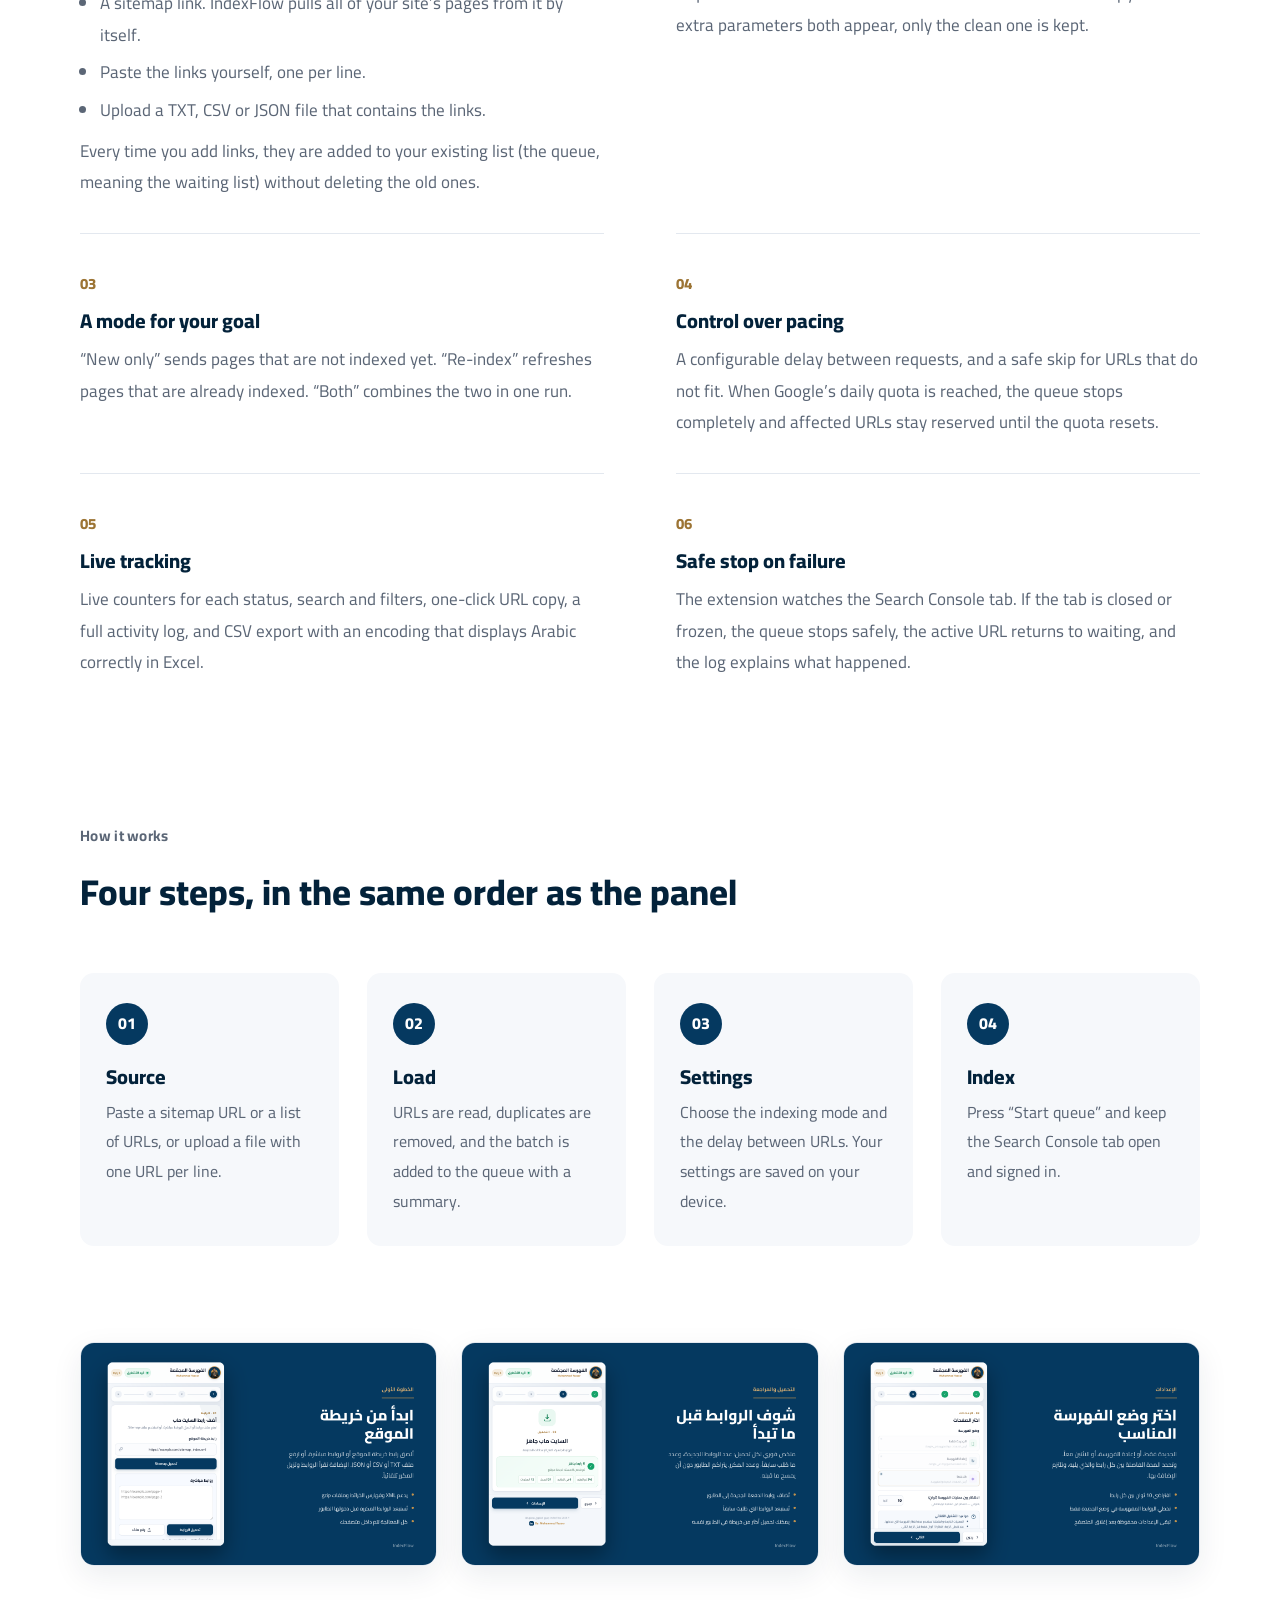
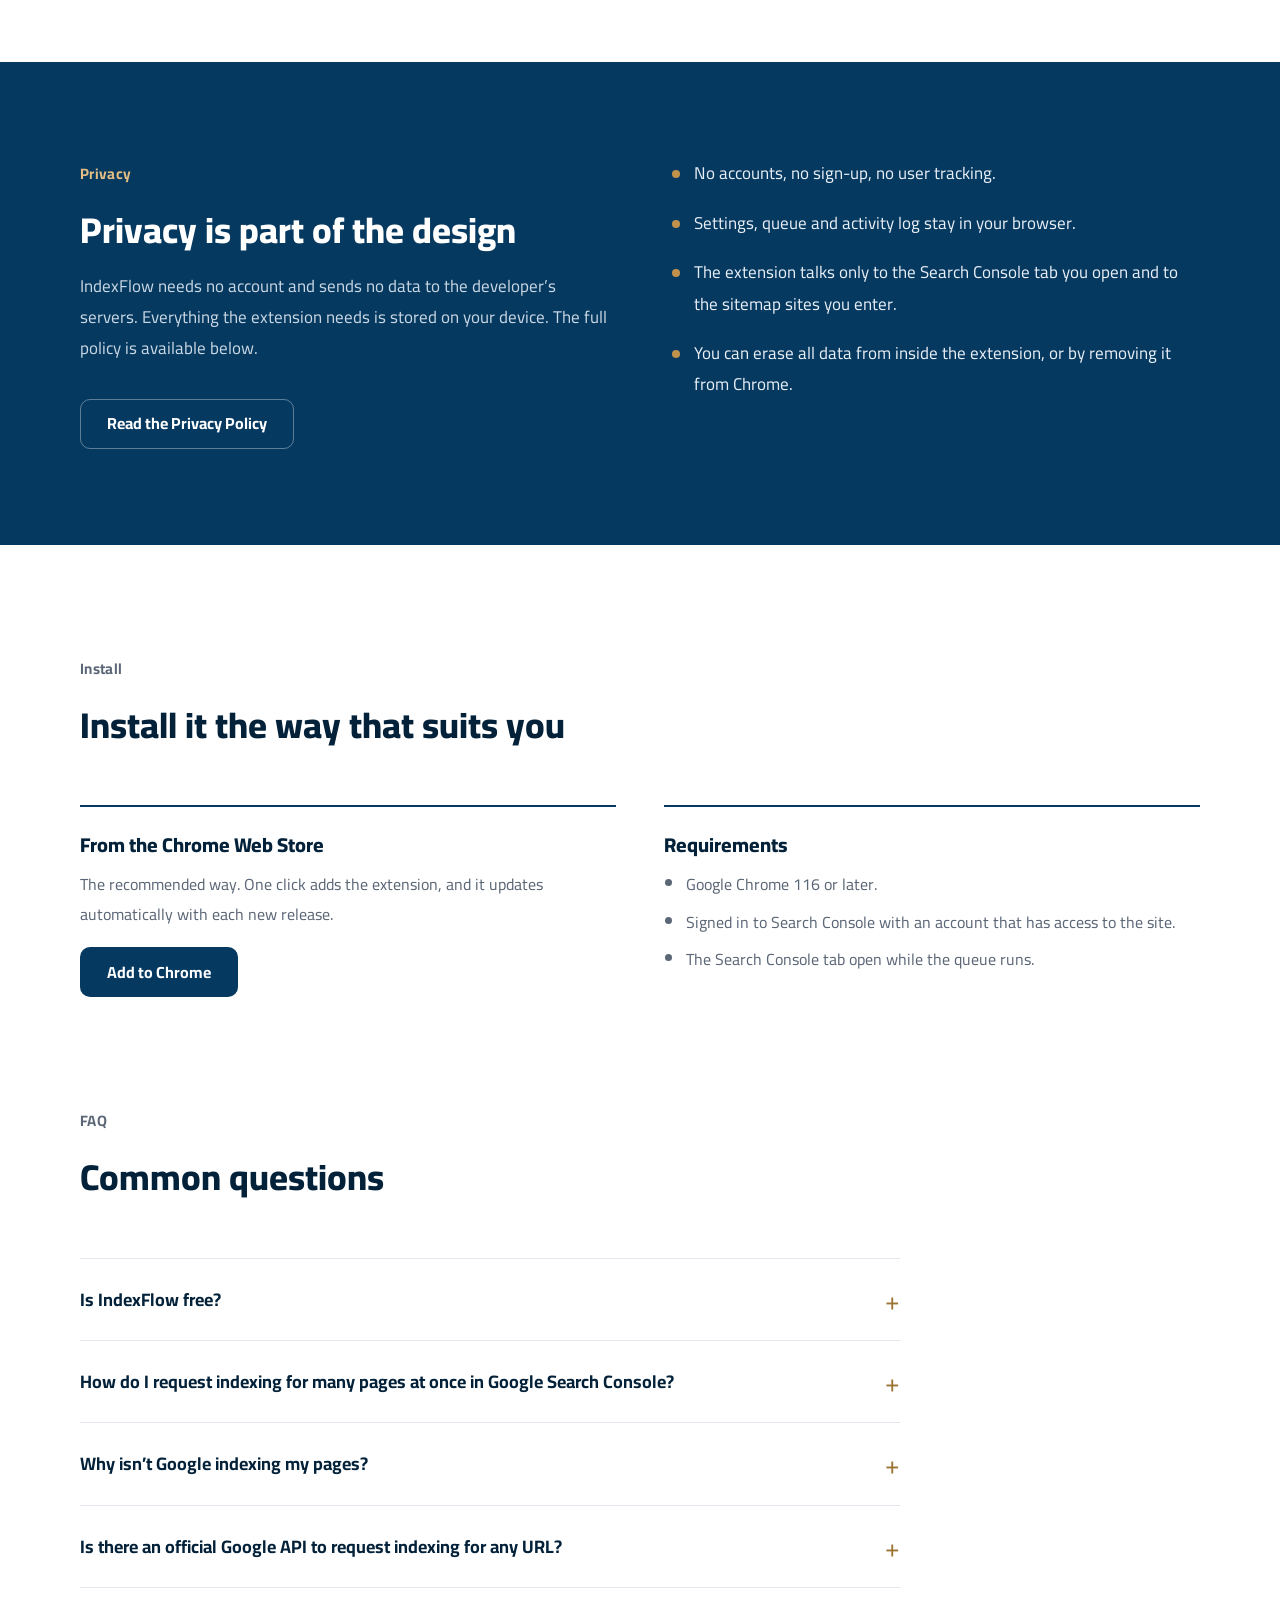
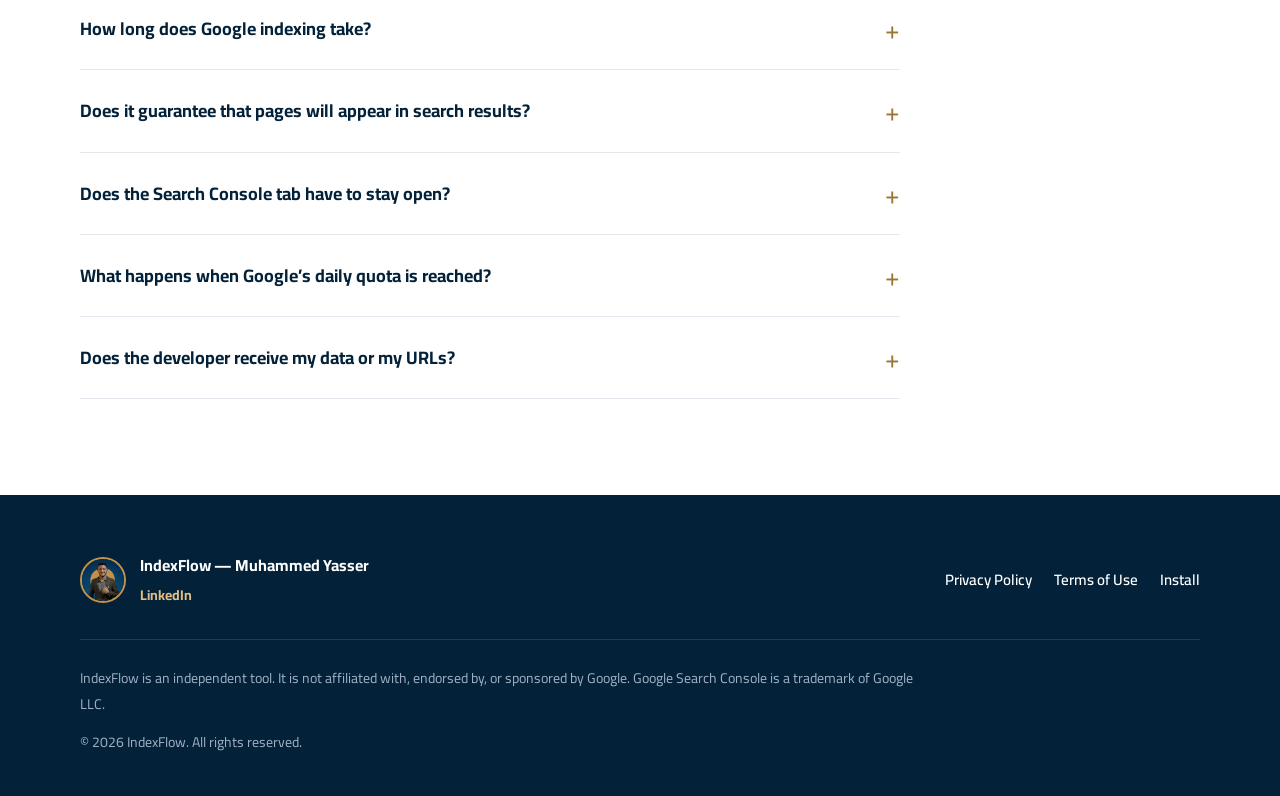
==== commit 4a63e4db: "Simplify first feature copy on the product site (AR and EN) Co-authored-by: arena-agent <297053741+a" ====
--- a/docs/en/index.html
+++ b/docs/en/index.html
@@ -62,7 +62,7 @@
       <p>Every feature listed here exists in the current version of the extension.</p>
     </div>
     <div class="features-grid">
-      <article class="feature"><span class="num">01</span><h3>Several sources, one queue</h3><p>Sitemaps in XML, sitemap indexes and gzip files, pasted URLs, or an uploaded TXT, CSV or JSON file. Each load is added to the queue without clearing what is already there.</p></article>
+      <article class="feature"><span class="num">01</span><h3>Add links in any way that suits you</h3><p>There are 3 ways:</p><ul class="feature-list"><li>A sitemap link. IndexFlow pulls all of your site’s pages from it by itself.</li><li>Paste the links yourself, one per line.</li><li>Upload a TXT, CSV or JSON file that contains the links.</li></ul><p>Every time you add links, they are added to your existing list (the queue, meaning the waiting list) without deleting the old ones.</p></article>
       <article class="feature"><span class="num">02</span><h3>Smart duplicate removal</h3><p>Duplicates inside the same batch, URLs already queued, and URLs requested before are filtered out. When a clean URL and a copy with extra parameters both appear, only the clean one is kept.</p></article>
       <article class="feature"><span class="num">03</span><h3>A mode for your goal</h3><p>“New only” sends pages that are not indexed yet. “Re-index” refreshes pages that are already indexed. “Both” combines the two in one run.</p></article>
       <article class="feature"><span class="num">04</span><h3>Control over pacing</h3><p>A configurable delay between requests, and a safe skip for URLs that do not fit. When Google’s daily quota is reached, the queue stops completely and affected URLs stay reserved until the quota resets.</p></article>
--- a/docs/assets/site.css
+++ b/docs/assets/site.css
@@ -84,6 +84,8 @@
 .feature .num { color: var(--gold-deep); font-weight: 800; font-size: 15px; }
 .feature h3 { margin: 8px 0 10px; }
 .feature p { color: var(--muted); }
+.feature p + p, .feature-list + p { margin-top: 10px; }
+.feature-list { margin: 10px 0 0; padding-inline-start: 20px; color: var(--muted); display: grid; gap: 6px; }
 
 /* steps */
 .steps { display: grid; grid-template-columns: repeat(4, 1fr); gap: 28px; counter-reset: none; }
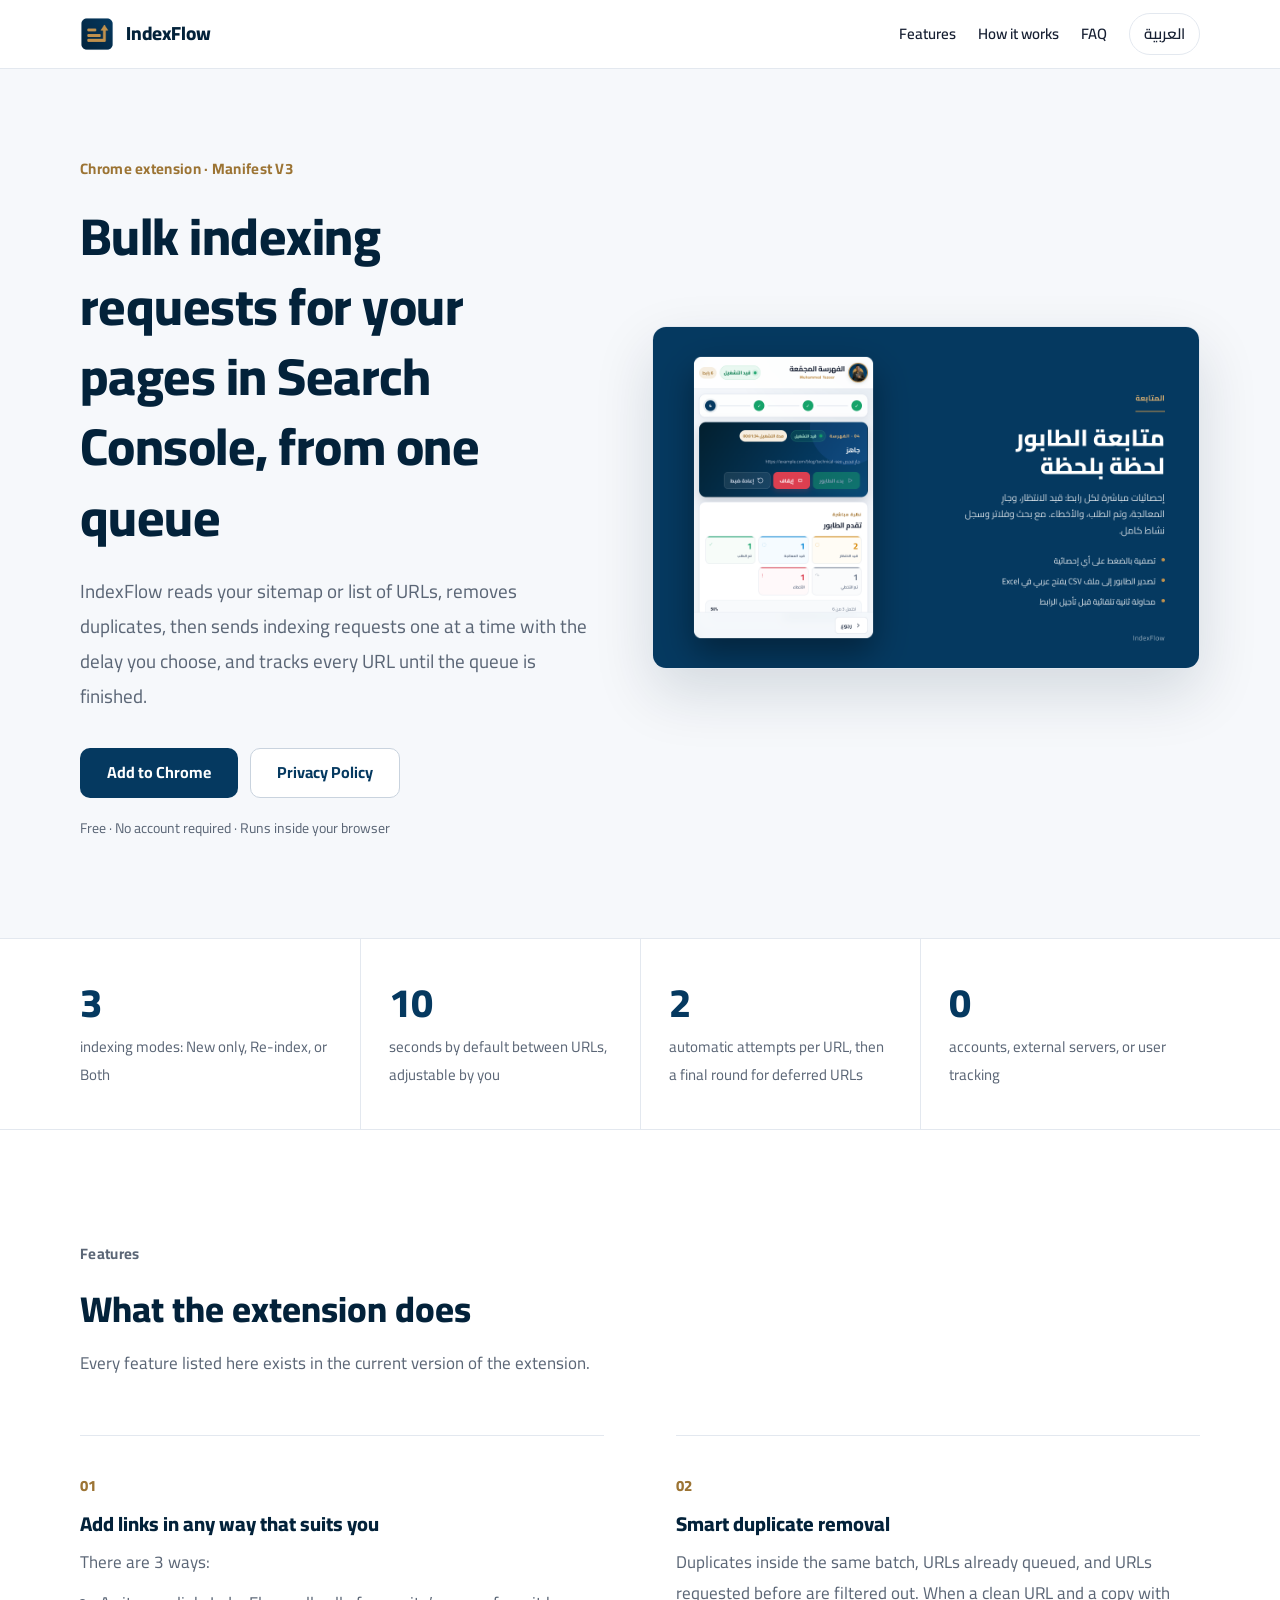
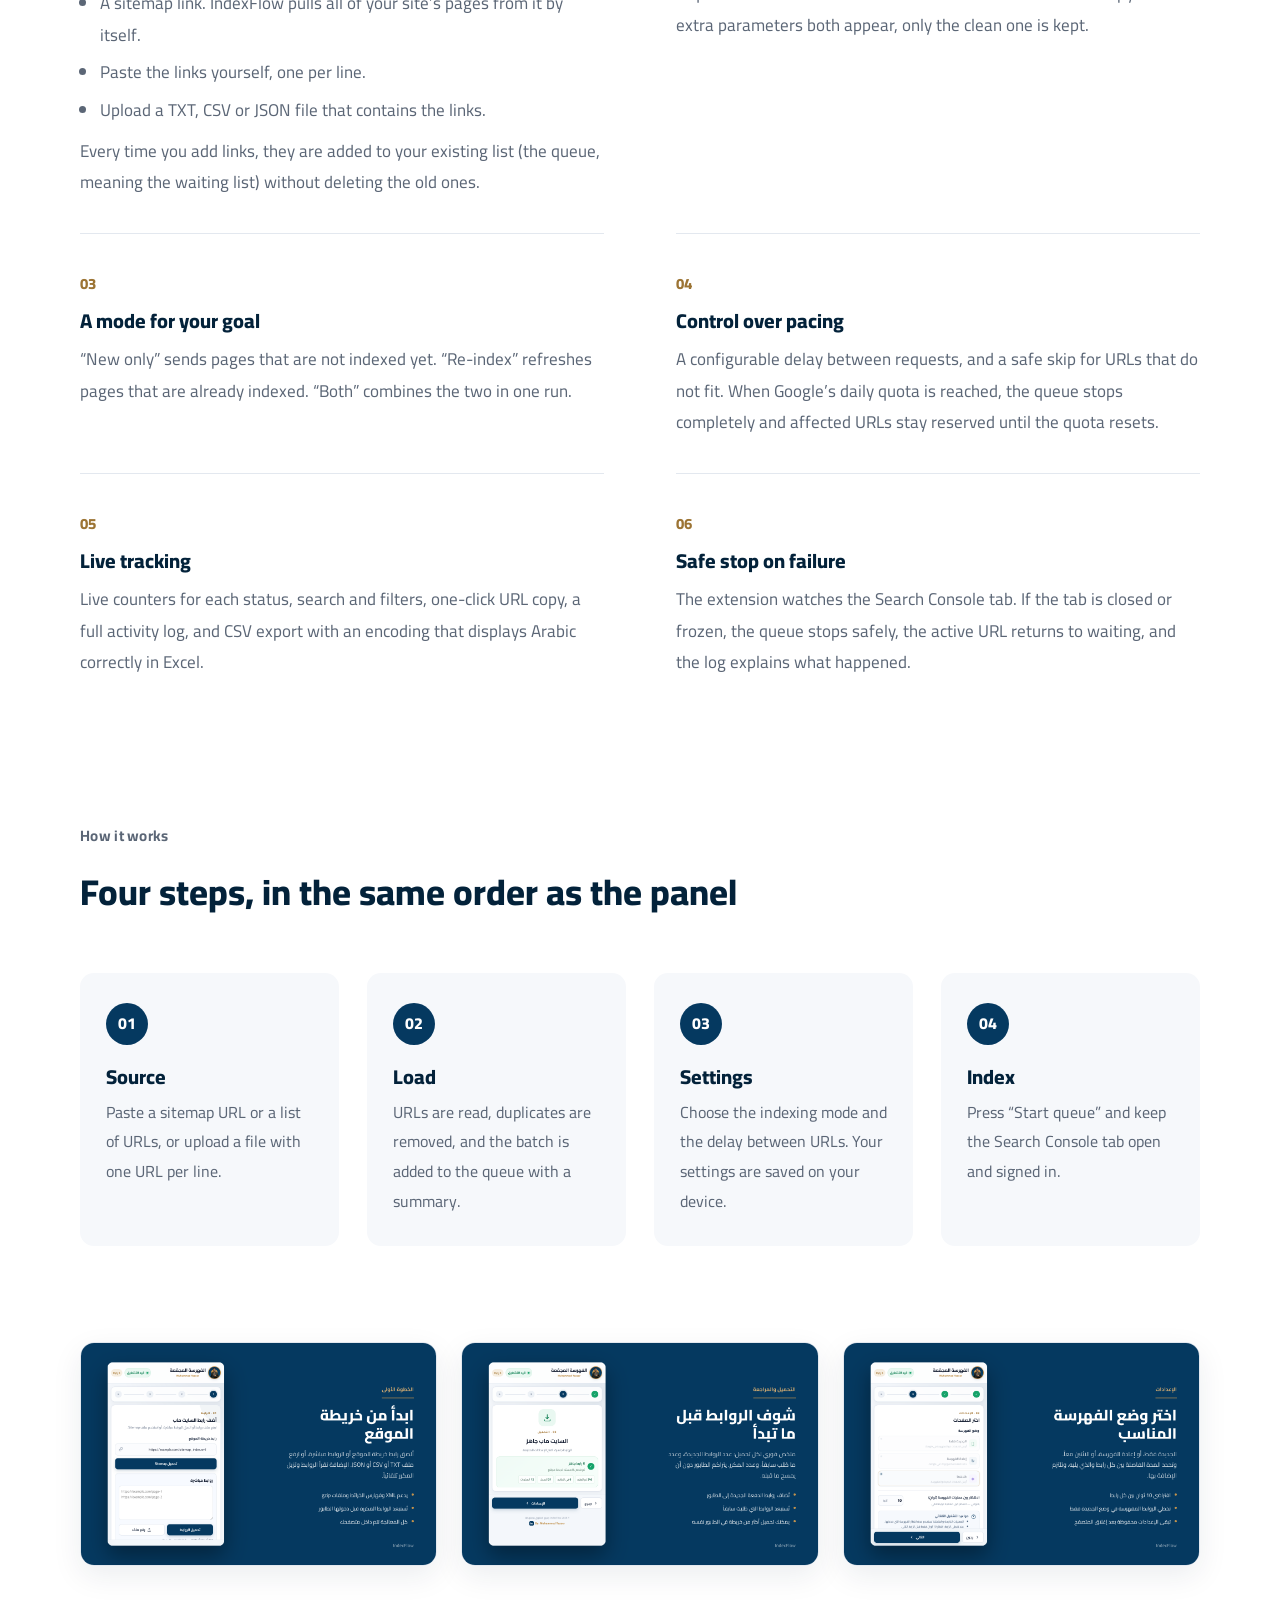
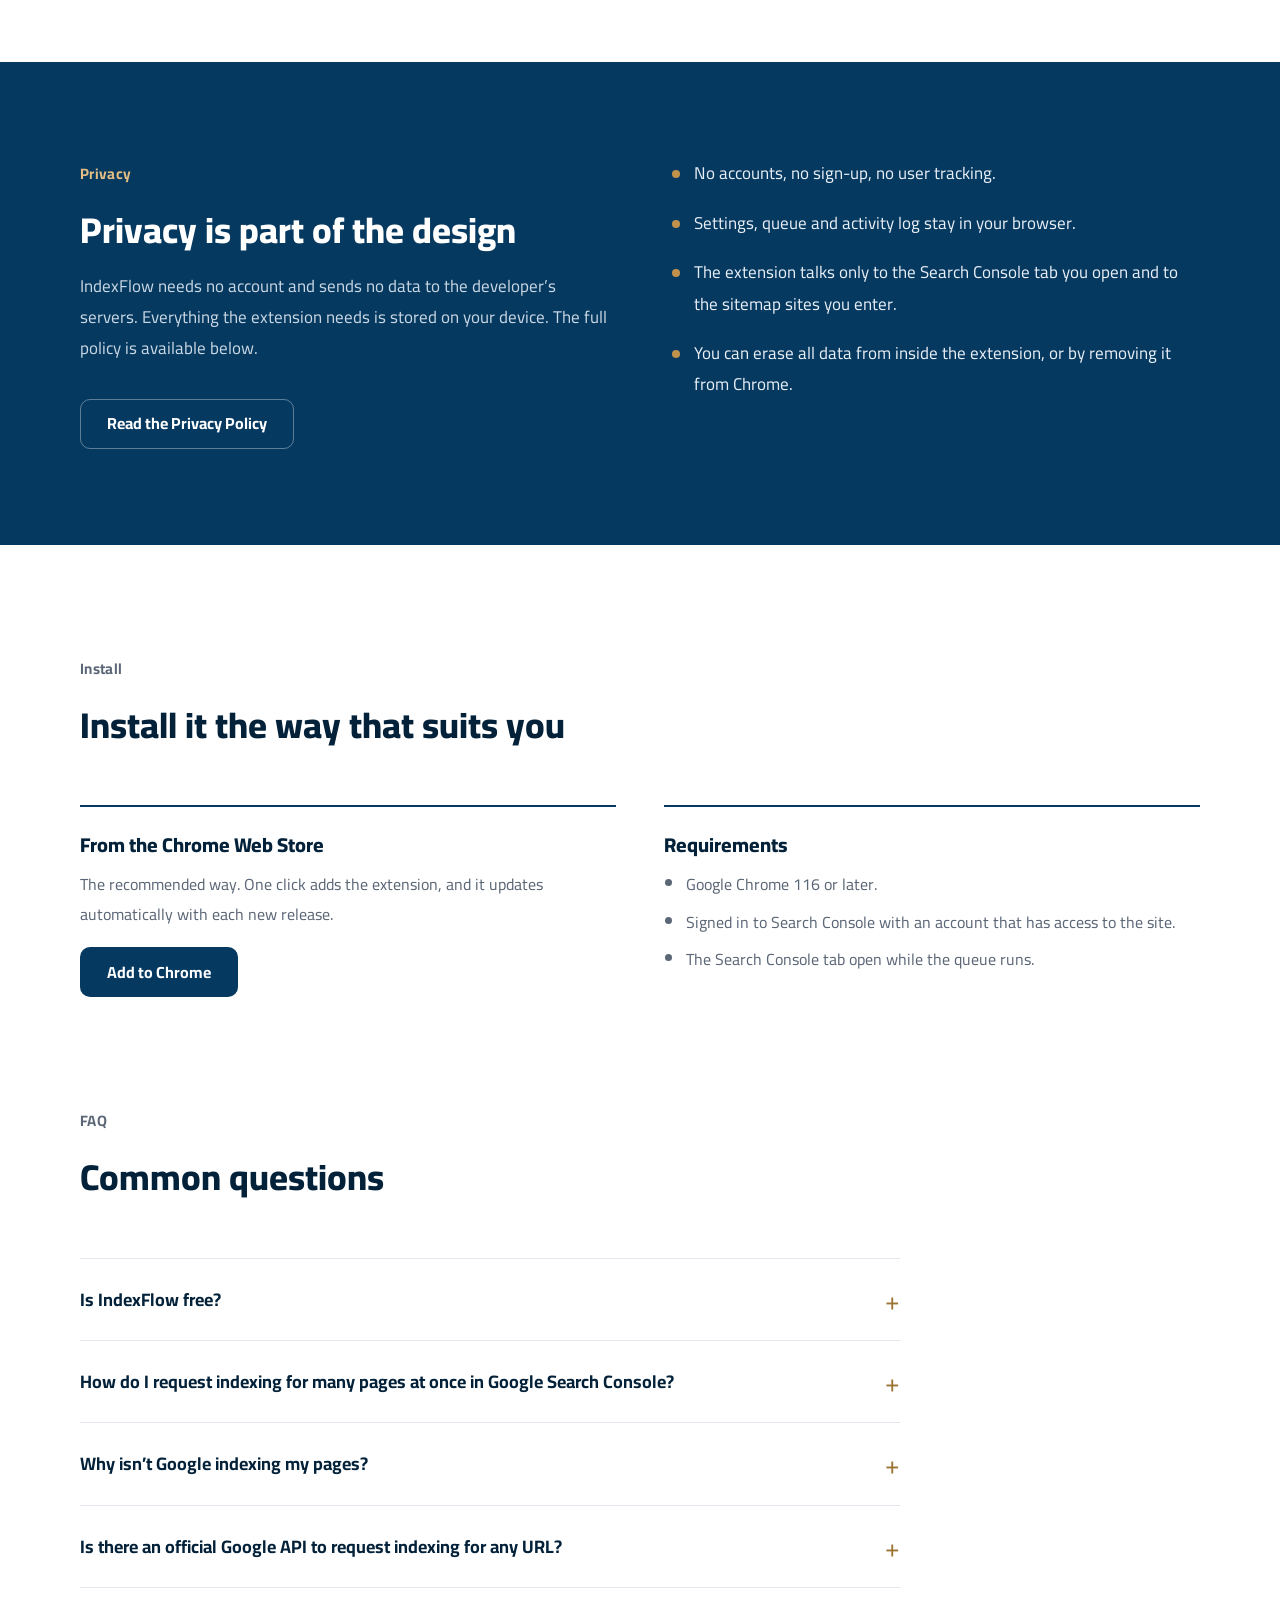
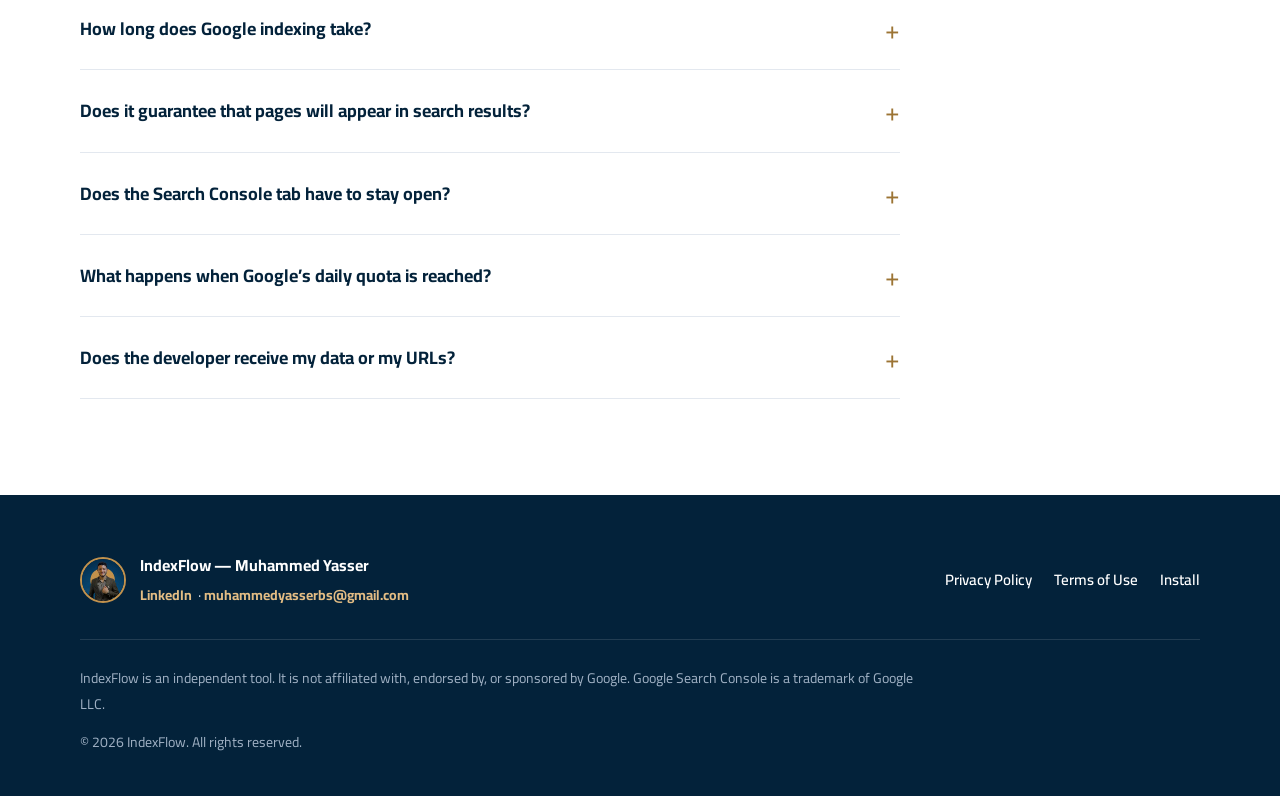
==== commit 90d43b23: "Use support email (muhammedyasserbs@gmail.com) across site, legal pages and store guide Co-authored-" ====
--- a/docs/en/index.html
+++ b/docs/en/index.html
@@ -157,6 +157,7 @@
         <div>
           <strong>IndexFlow — Muhammed Yasser</strong>
           <a href="https://www.linkedin.com/in/muhammed-yasser-seo-specialist/" target="_blank" rel="noopener">LinkedIn</a>
+          &nbsp;·&nbsp;<a href="mailto:muhammedyasserbs@gmail.com">muhammedyasserbs@gmail.com</a>
         </div>
       </div>
       <nav class="footer-links" aria-label="Site links">
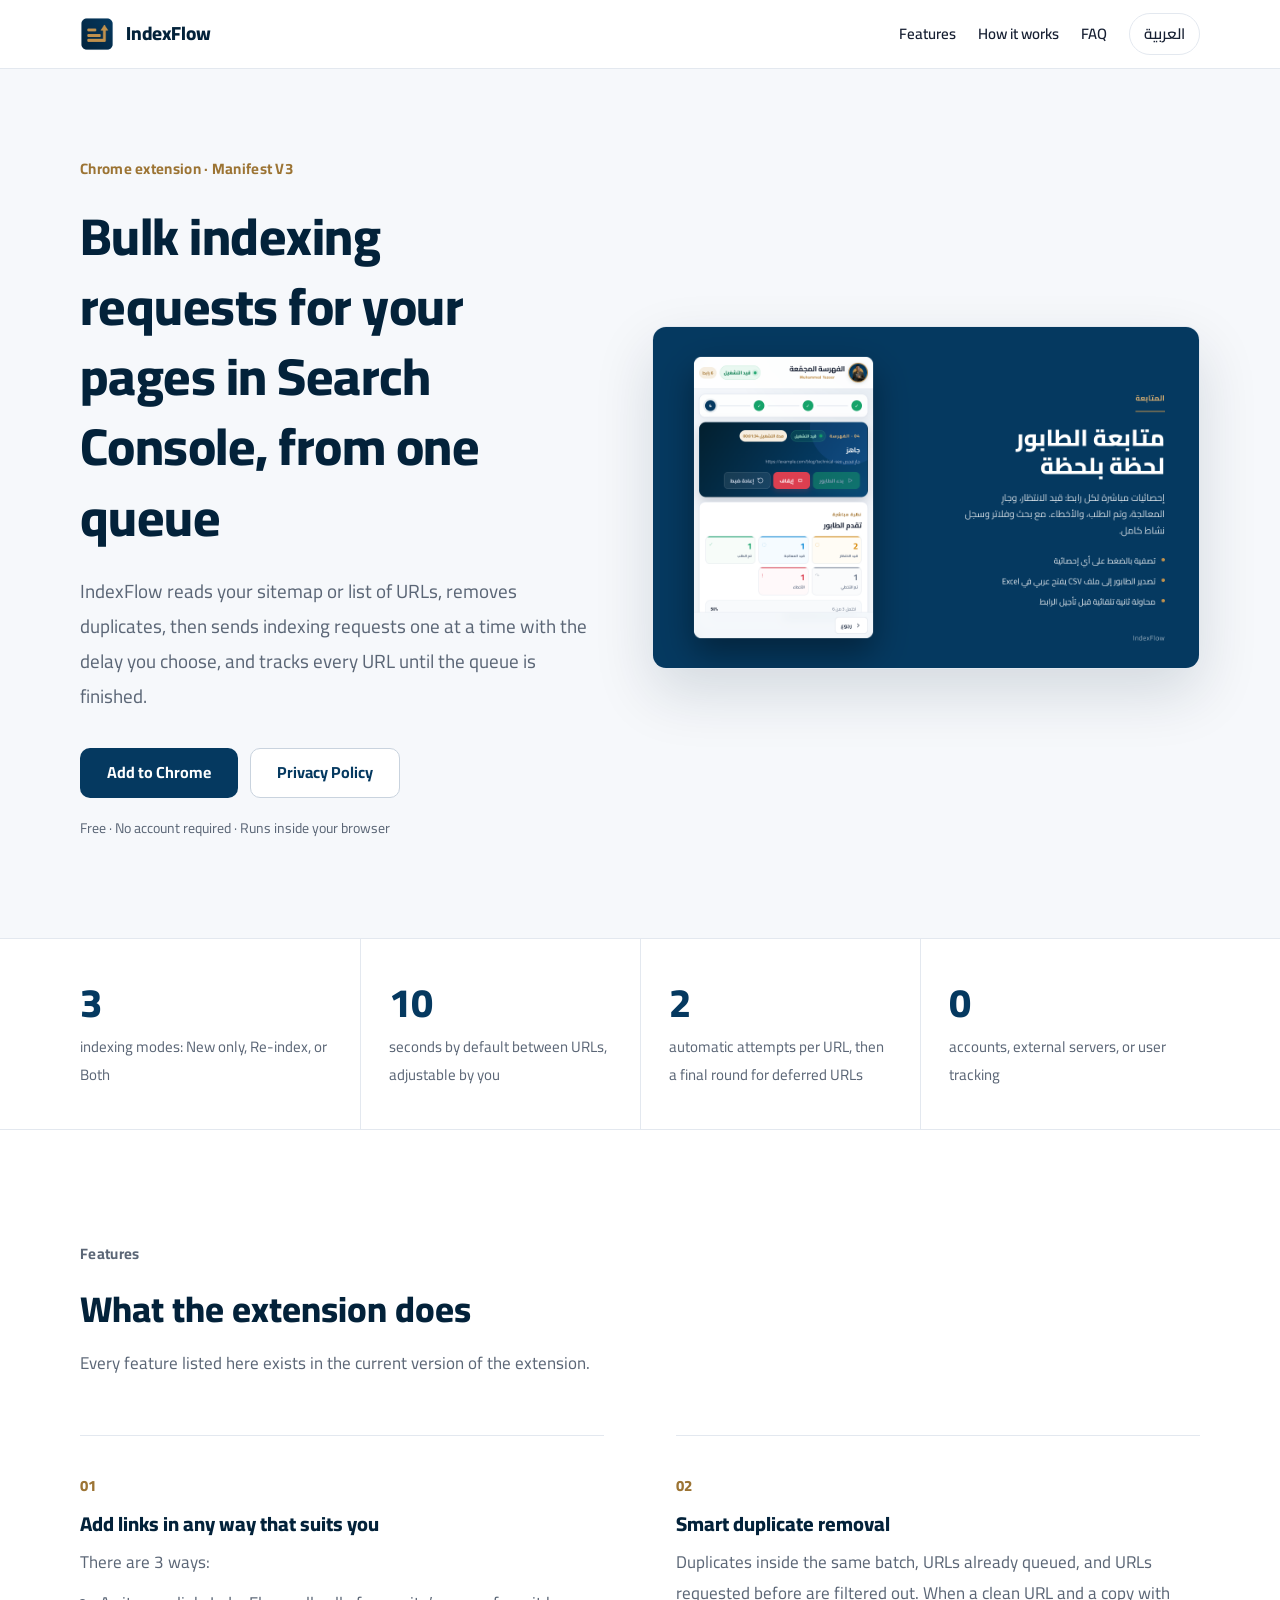
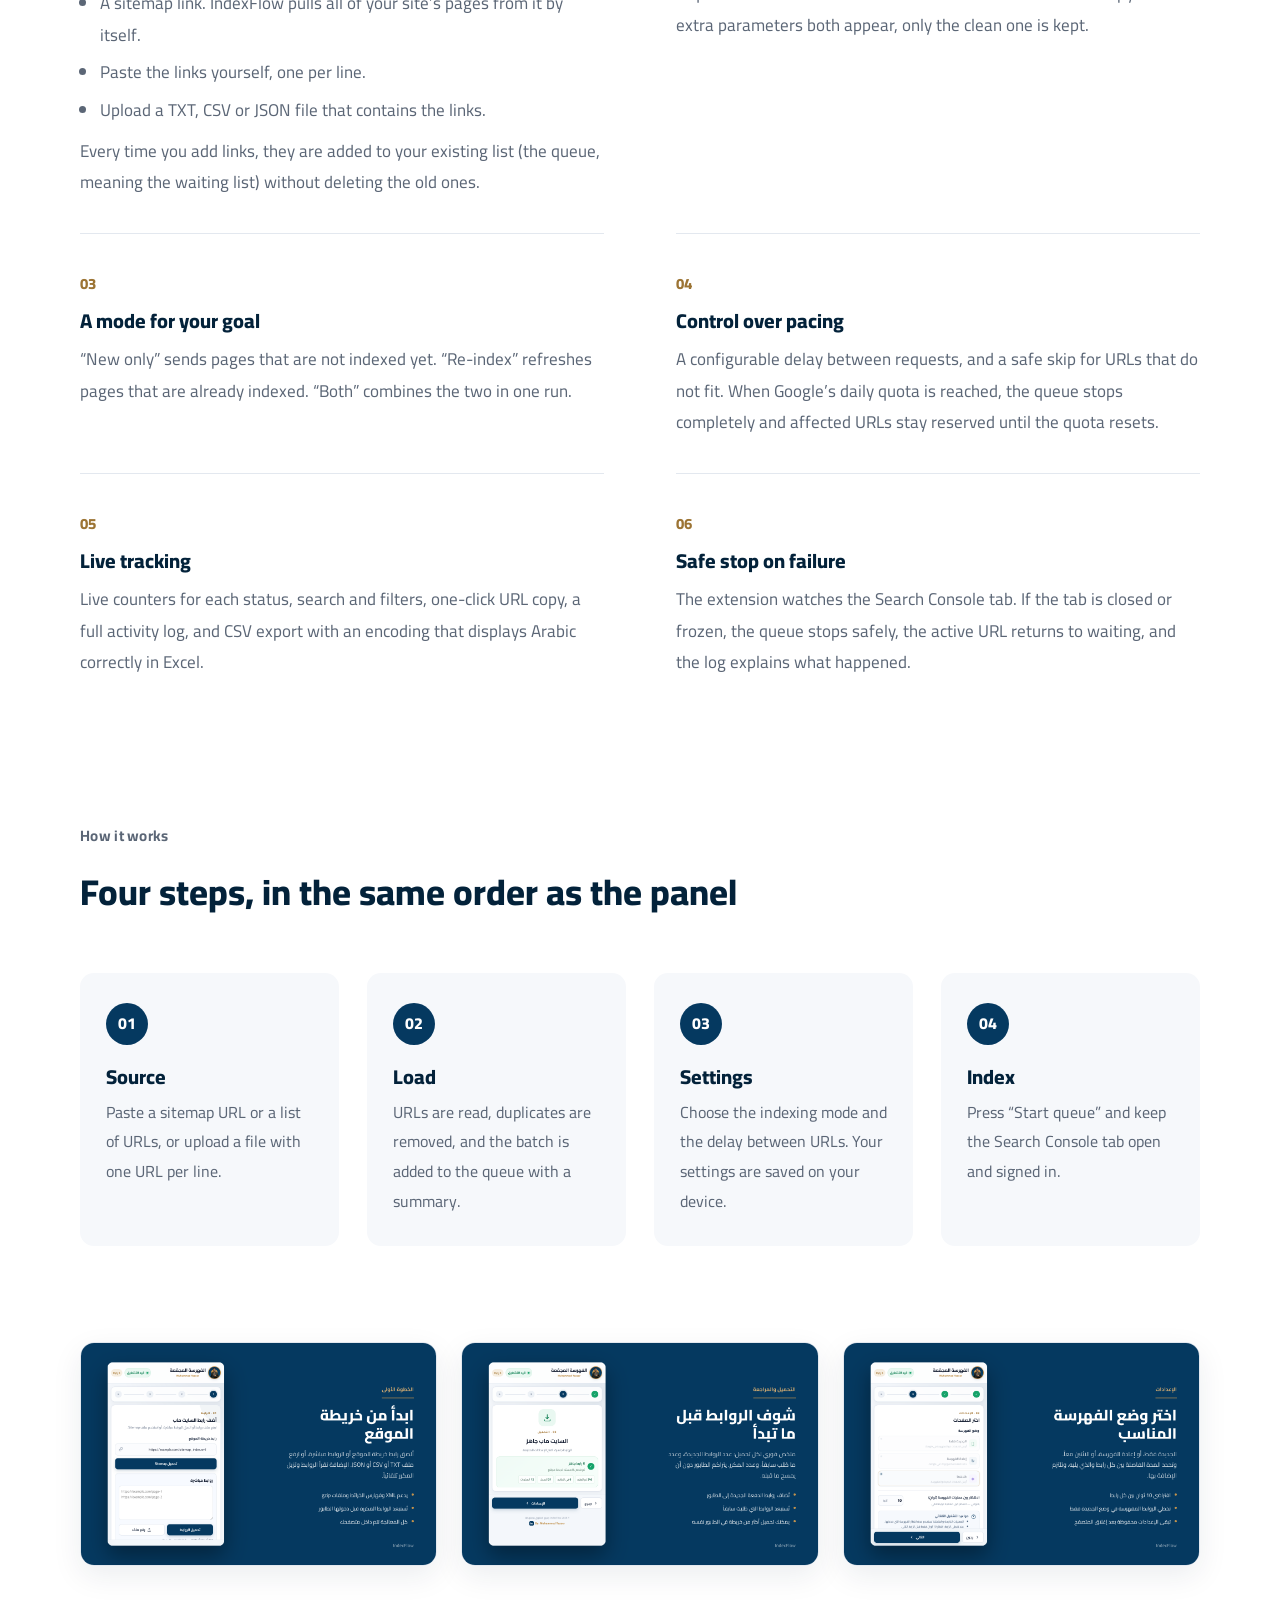
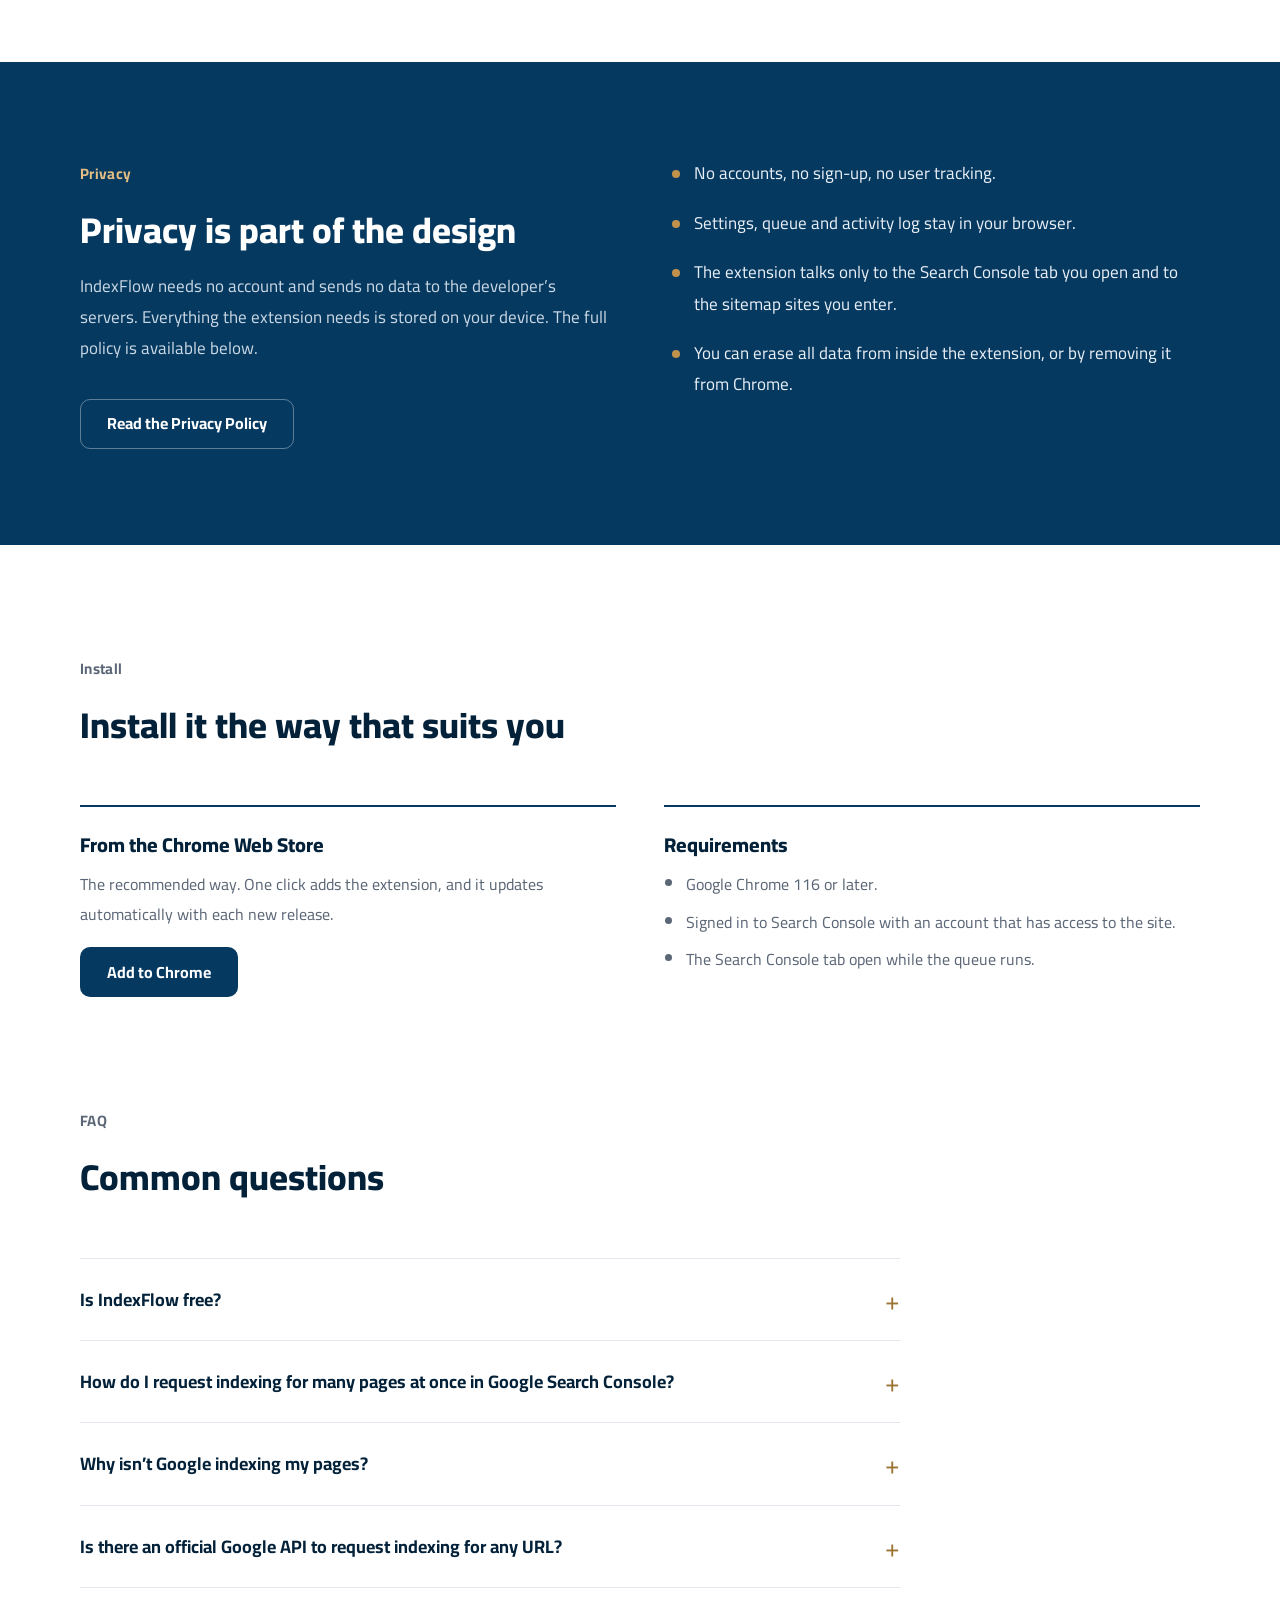
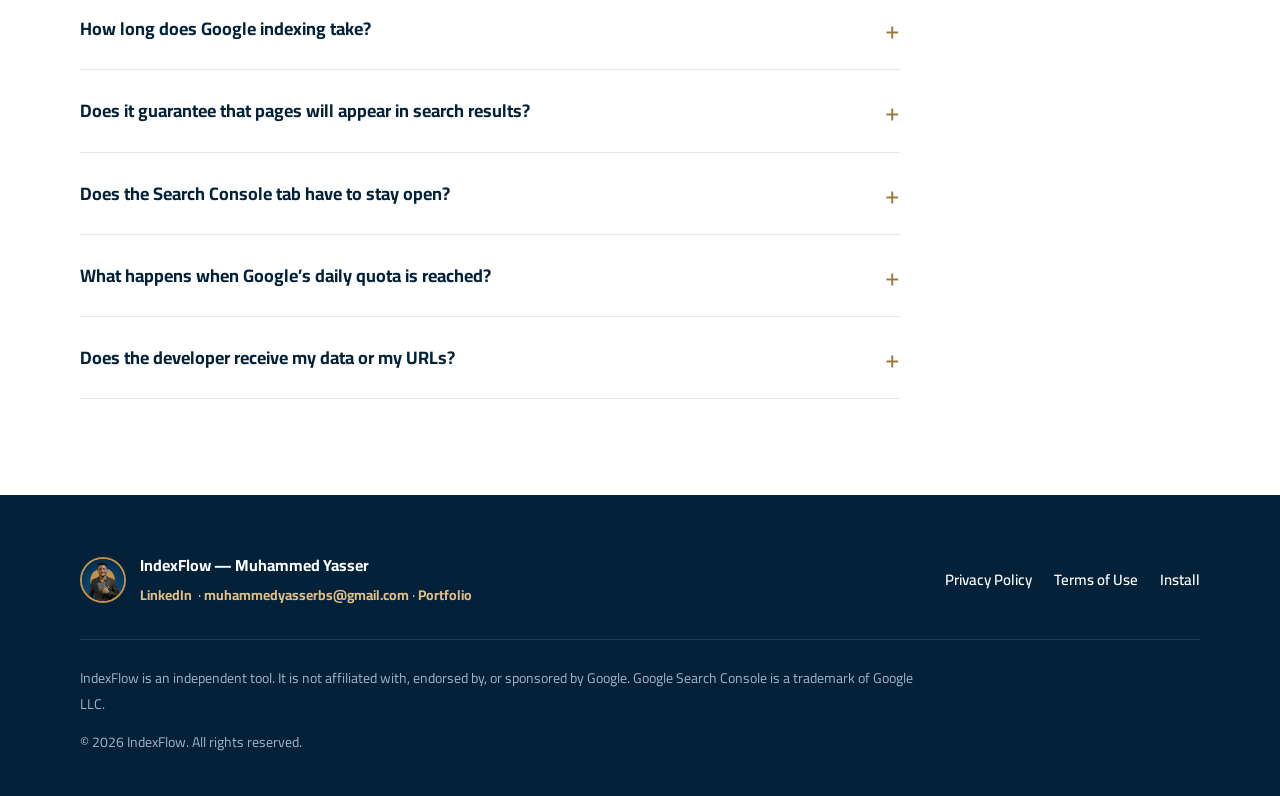
==== commit f94f9fda: "Link developer portfolio from the product site footer Co-authored-by: arena-agent <297053741+arena-a" ====
--- a/docs/en/index.html
+++ b/docs/en/index.html
@@ -157,7 +157,7 @@
         <div>
           <strong>IndexFlow — Muhammed Yasser</strong>
           <a href="https://www.linkedin.com/in/muhammed-yasser-seo-specialist/" target="_blank" rel="noopener">LinkedIn</a>
-          &nbsp;·&nbsp;<a href="mailto:muhammedyasserbs@gmail.com">muhammedyasserbs@gmail.com</a>
+          &nbsp;·&nbsp;<a href="mailto:muhammedyasserbs@gmail.com">muhammedyasserbs@gmail.com</a>&nbsp;·&nbsp;<a href="https://muhammedyasserbs.github.io/" target="_blank" rel="noopener">Portfolio</a>
         </div>
       </div>
       <nav class="footer-links" aria-label="Site links">
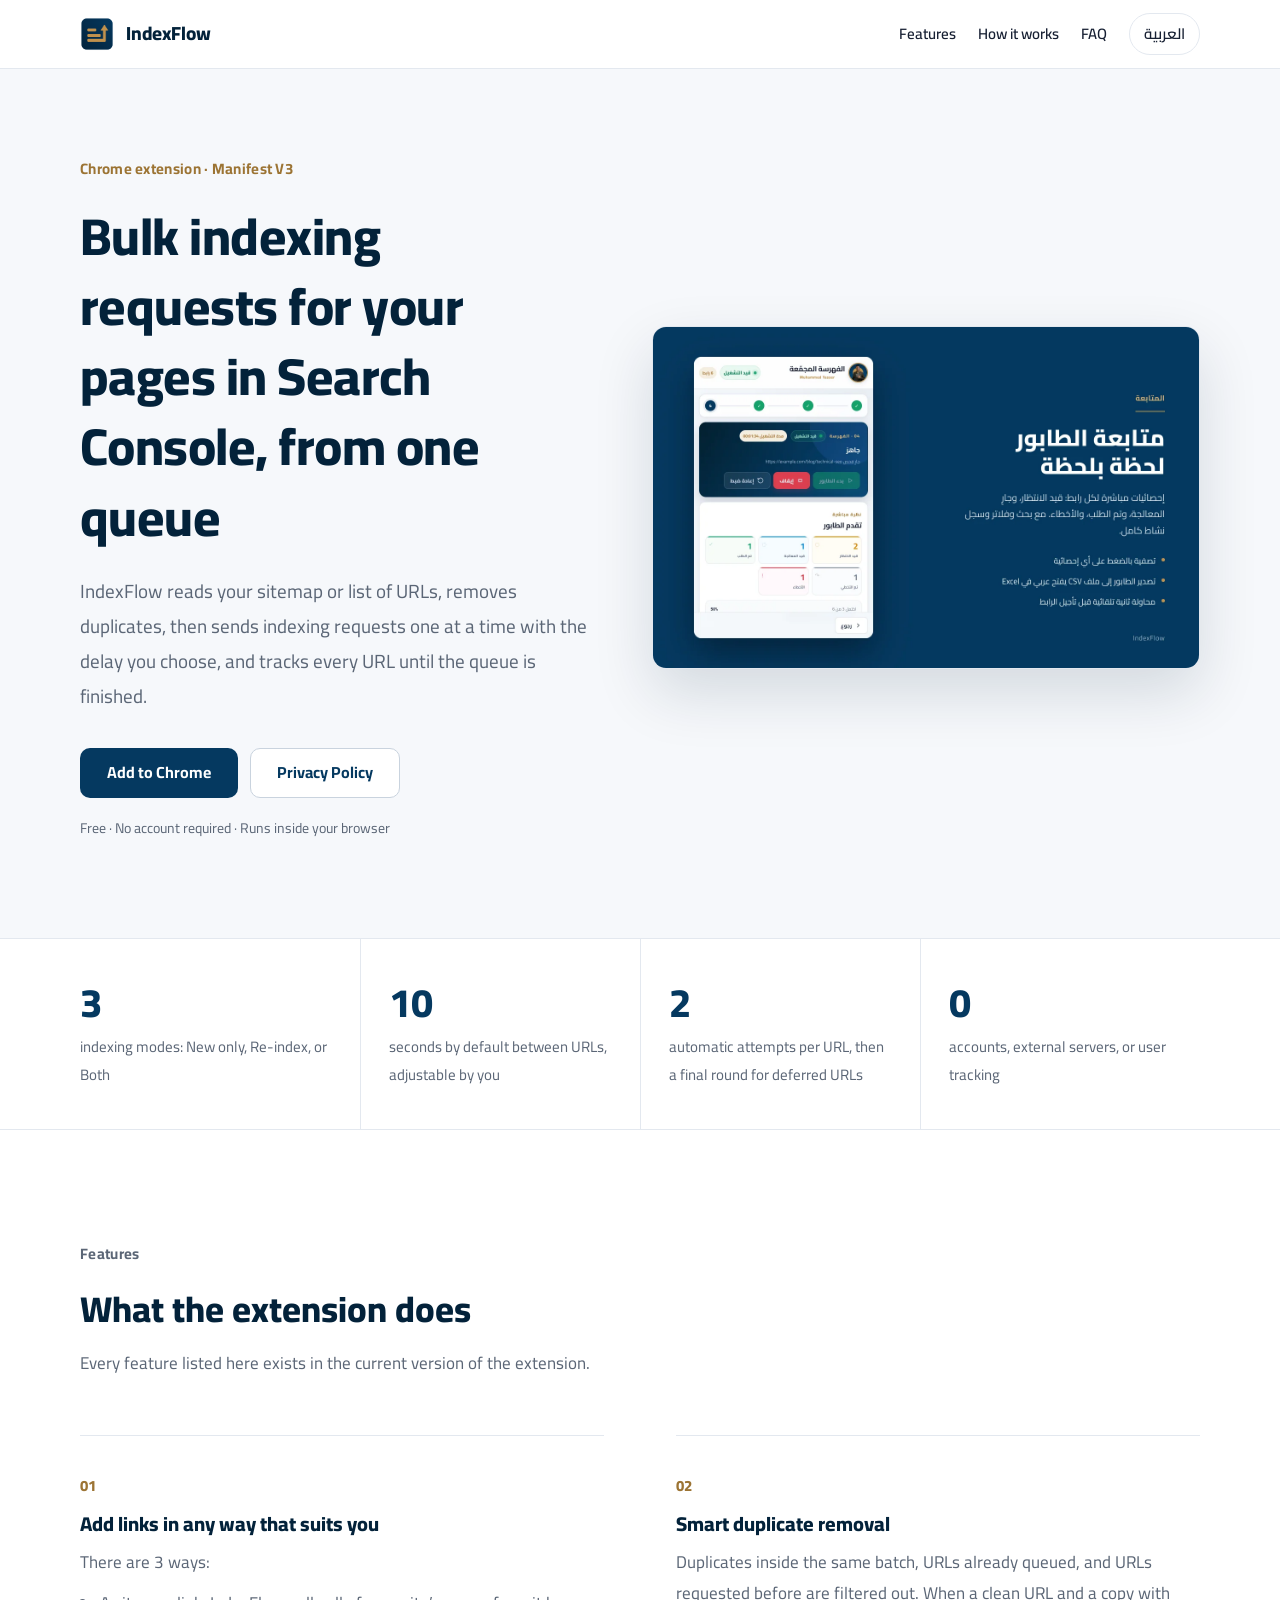
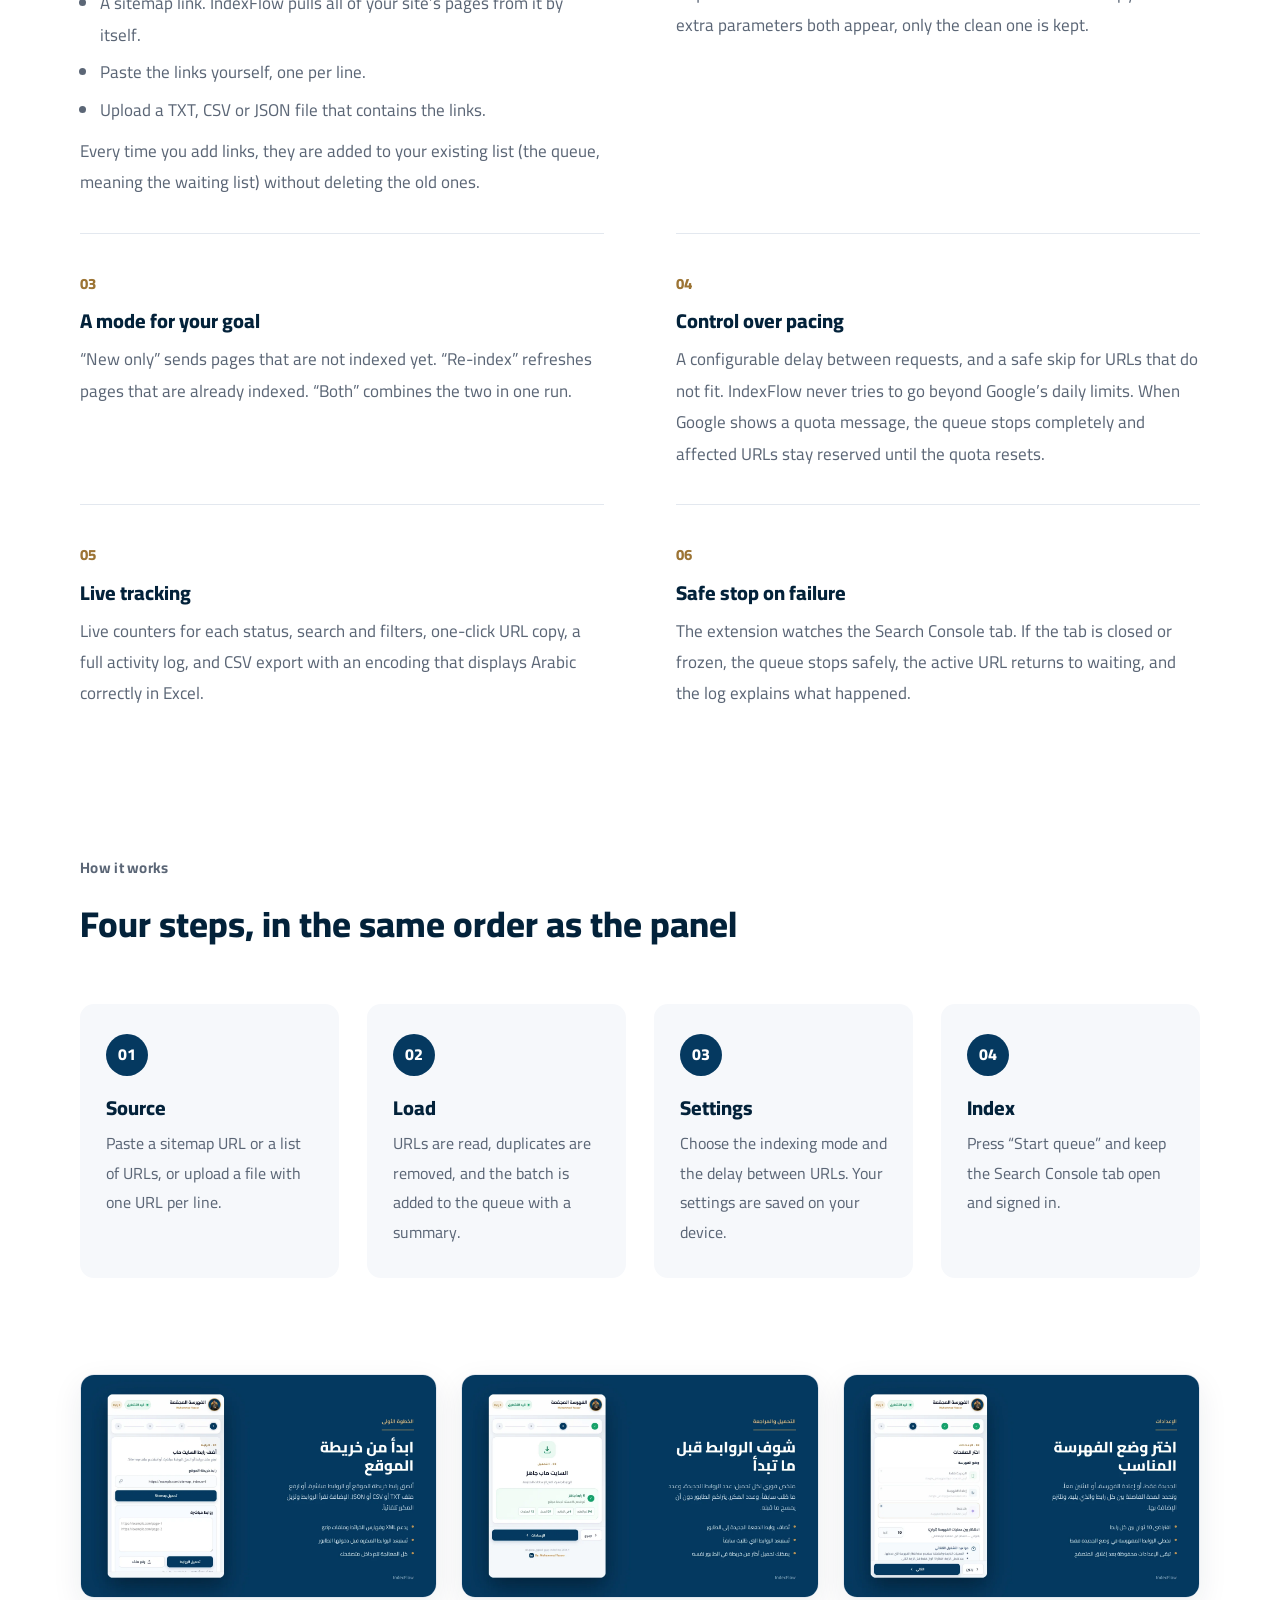
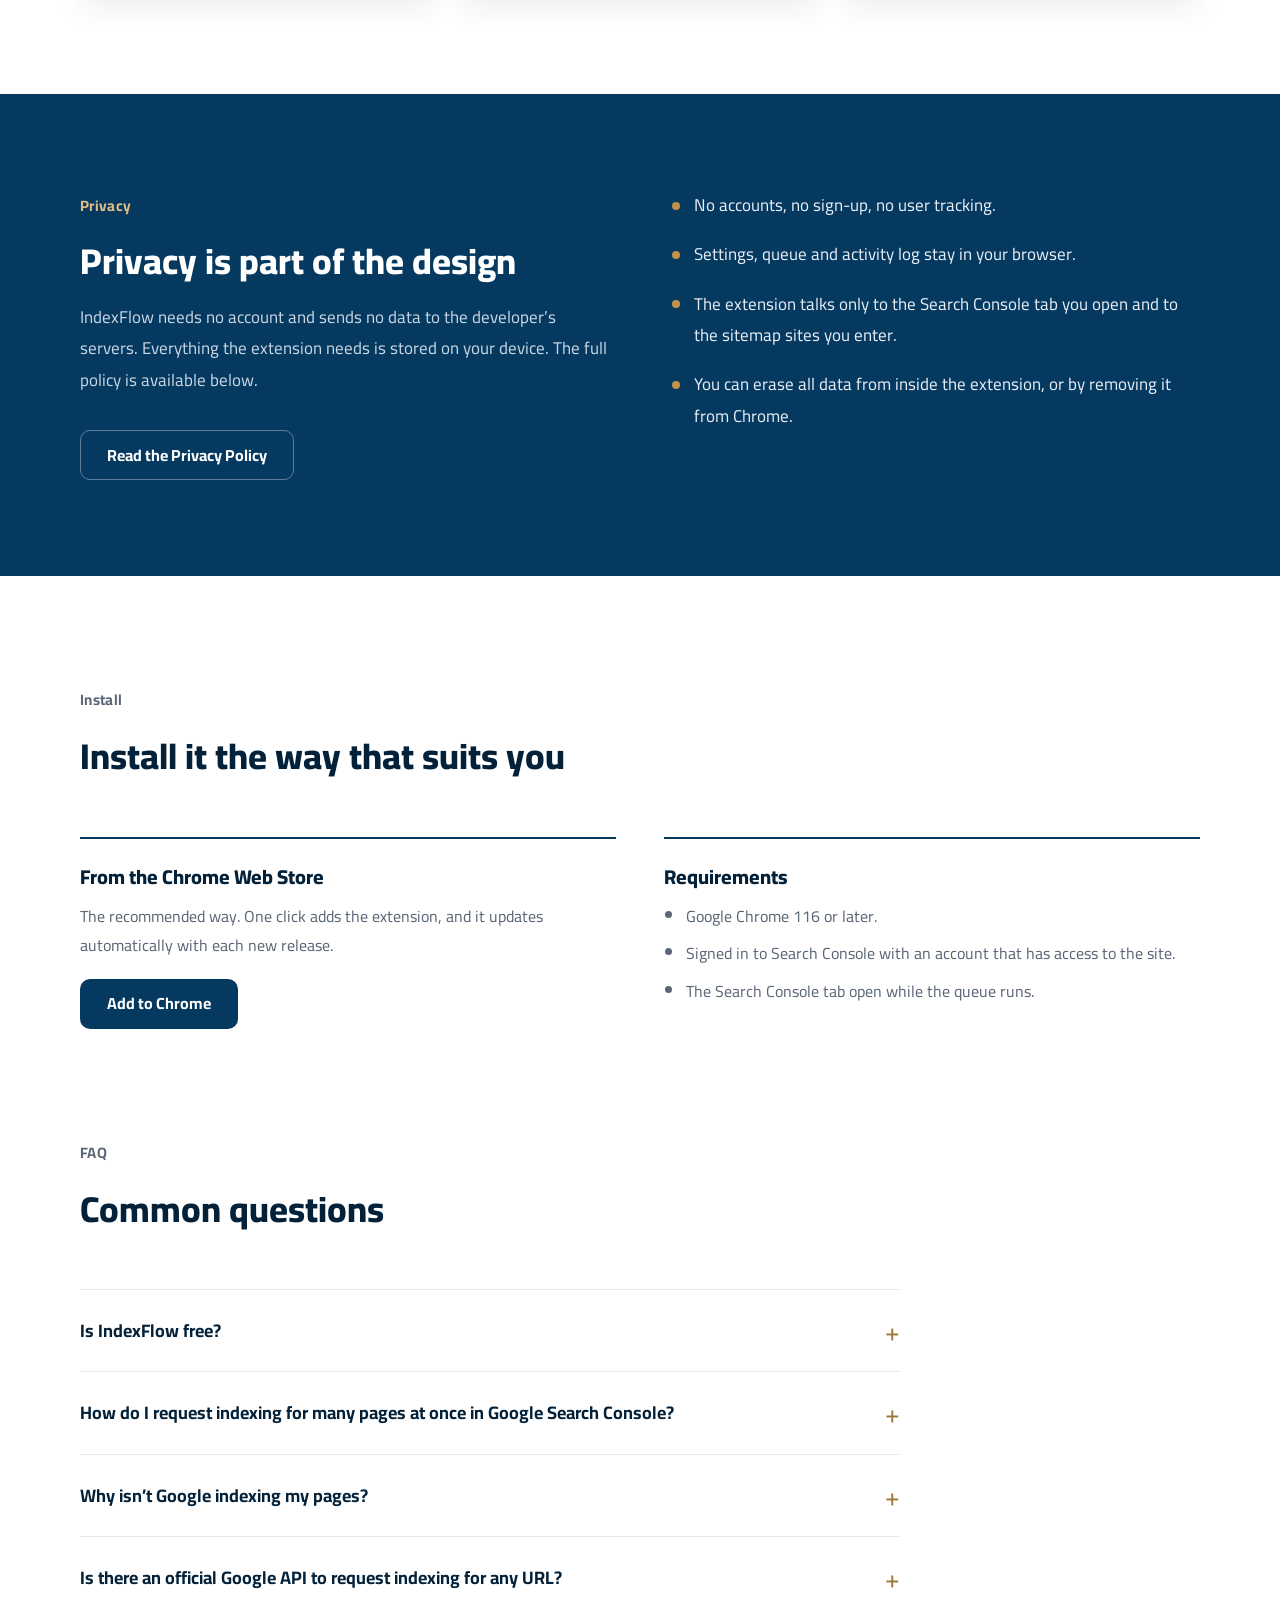
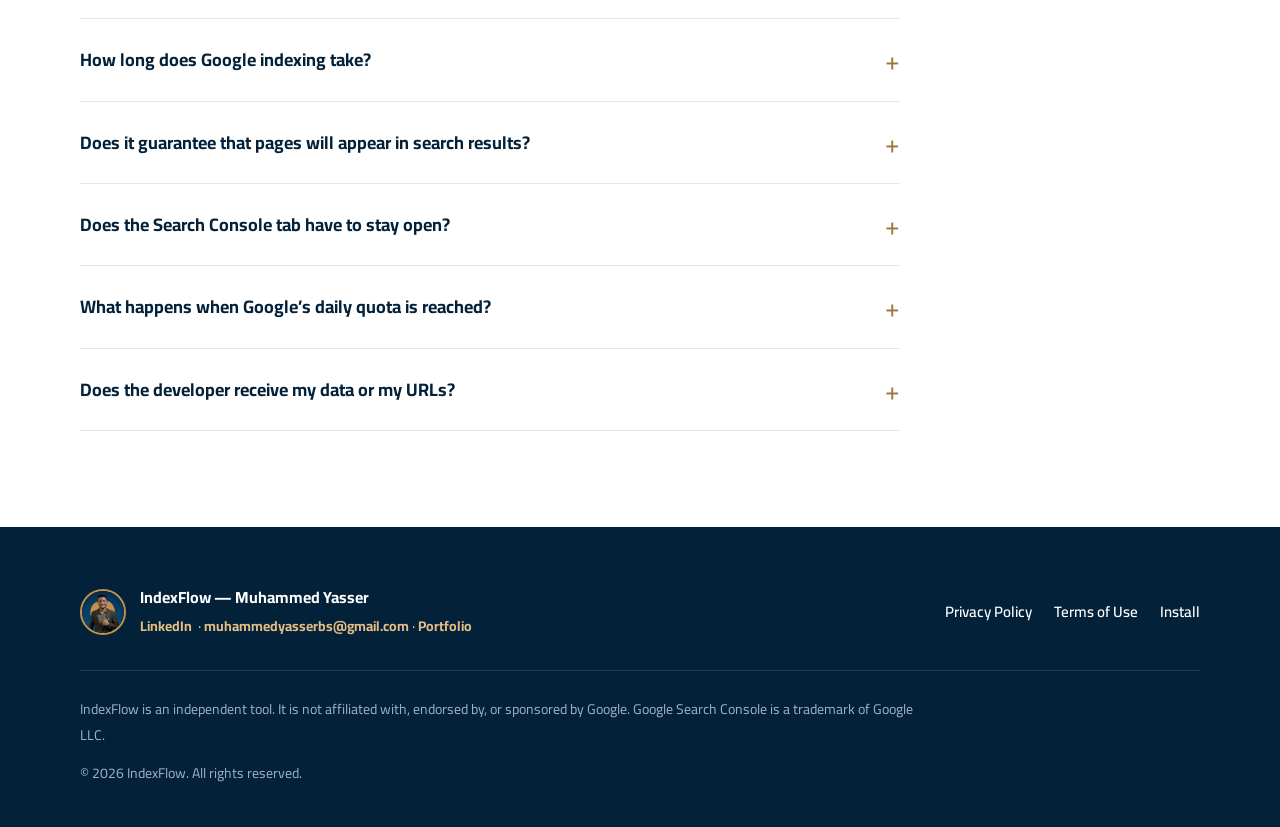
==== commit d7f25655: "Add SEO and store readiness: canonical, OG/Twitter images, JSON-LD, sitemap, robots, WebP screenshot" ====
--- a/docs/en/index.html
+++ b/docs/en/index.html
@@ -5,14 +5,131 @@
 <meta name="viewport" content="width=device-width, initial-scale=1">
 <title>IndexFlow — Bulk indexing requests for Google Search Console</title>
 <meta name="description" content="A Chrome extension that queues Google Search Console indexing requests for your URLs, removes duplicates, controls pacing, and needs no account., removes duplicates, controls pacing, and needs no account.">
+<link rel="canonical" href="https://muhammedyasserbs.github.io/index-now/en/">
+<meta property="og:type" content="website">
+<meta property="og:url" content="https://muhammedyasserbs.github.io/index-now/en/">
+<meta property="og:site_name" content="IndexFlow">
+<meta property="og:locale" content="en_US">
+<meta property="og:image" content="https://muhammedyasserbs.github.io/index-now/assets/img/og-image.png">
+<meta property="og:image:width" content="1200">
+<meta property="og:image:height" content="630">
+<meta name="twitter:card" content="summary_large_image">
+<meta name="twitter:title" content="IndexFlow — Bulk indexing requests for Google Search Console">
+<meta name="twitter:description" content="A Chrome extension that queues Google Search Console indexing requests for your URLs, removes duplicates, controls pacing, and needs no account., removes duplicates, controls pacing, and needs no account.">
+<meta name="twitter:image" content="https://muhammedyasserbs.github.io/index-now/assets/img/og-image.png">
 <meta name="theme-color" content="#053960">
 <link rel="icon" href="../assets/img/icon-192x192.png" type="image/png">
 <link rel="stylesheet" href="../assets/site.css">
 <meta property="og:title" content="IndexFlow — Bulk indexing requests for Google Search Console">
 <meta property="og:description" content="A Chrome extension that queues Google Search Console indexing requests for your URLs, removes duplicates, controls pacing, and needs no account., removes duplicates, controls pacing, and needs no account.">
-<meta property="og:type" content="website">
-<meta property="og:image" content="../assets/img/screenshot-4.png">
-
+
+<script type="application/ld+json">
+{
+  "@context": "https://schema.org",
+  "@type": "SoftwareApplication",
+  "name": "IndexFlow",
+  "applicationCategory": "BrowserApplication",
+  "operatingSystem": "Chrome",
+  "browserRequirements": "Requires Google Chrome 116 or later",
+  "url": "https://muhammedyasserbs.github.io/index-now/en/",
+  "description": "A Chrome extension that queues Google Search Console indexing requests for your URLs, removes duplicates, controls pacing, and needs no account., removes duplicates, controls pacing, and needs no account.",
+  "inLanguage": "en",
+  "image": "https://muhammedyasserbs.github.io/index-now/assets/img/og-image.png",
+  "offers": {
+    "@type": "Offer",
+    "price": "0",
+    "priceCurrency": "USD"
+  },
+  "author": {
+    "@type": "Person",
+    "name": "Muhammed Yasser",
+    "url": "https://muhammedyasserbs.github.io/",
+    "sameAs": [
+      "https://www.linkedin.com/in/muhammed-yasser-seo-specialist/"
+    ]
+  }
+}
+</script>
+<script type="application/ld+json">
+{
+  "@context": "https://schema.org",
+  "@type": "FAQPage",
+  "mainEntity": [
+    {
+      "@type": "Question",
+      "name": "Is IndexFlow free?",
+      "acceptedAnswer": {
+        "@type": "Answer",
+        "text": "Yes. There is no paid plan and no hidden limit inside the extension."
+      }
+    },
+    {
+      "@type": "Question",
+      "name": "How do I request indexing for many pages at once in Google Search Console?",
+      "acceptedAnswer": {
+        "@type": "Answer",
+        "text": "IndexFlow queues the URLs you load and runs the same request steps for each one in Search Console, one at a time, with the delay you set. You don’t have to repeat the steps manually for every URL."
+      }
+    },
+    {
+      "@type": "Question",
+      "name": "Why isn’t Google indexing my pages?",
+      "acceptedAnswer": {
+        "@type": "Answer",
+        "text": "Common causes: a noindex tag, a block in robots.txt, thin or duplicate content, or no internal links pointing to the page. Check each page with URL Inspection in Search Console first. A request alone does not guarantee indexing."
+      }
+    },
+    {
+      "@type": "Question",
+      "name": "Is there an official Google API to request indexing for any URL?",
+      "acceptedAnswer": {
+        "@type": "Answer",
+        "text": "No. Google’s official Indexing API is for JobPosting and BroadcastEvent pages only. IndexFlow works through the Search Console interface itself and does not use an API."
+      }
+    },
+    {
+      "@type": "Question",
+      "name": "How long does Google indexing take?",
+      "acceptedAnswer": {
+        "@type": "Answer",
+        "text": "There is no guaranteed timeline. Google does not publish one, and processing can take hours or weeks."
+      }
+    },
+    {
+      "@type": "Question",
+      "name": "Does it guarantee that pages will appear in search results?",
+      "acceptedAnswer": {
+        "@type": "Answer",
+        "text": "No. IndexFlow only submits indexing requests. Whether and how a page is indexed or ranked is decided by Google."
+      }
+    },
+    {
+      "@type": "Question",
+      "name": "Does the Search Console tab have to stay open?",
+      "acceptedAnswer": {
+        "@type": "Answer",
+        "text": "Yes, and you must stay signed in. It is recommended to pin the tab and exclude it from Chrome’s memory saver so it does not freeze while the queue waits."
+      }
+    },
+    {
+      "@type": "Question",
+      "name": "What happens when Google’s daily quota is reached?",
+      "acceptedAnswer": {
+        "@type": "Answer",
+        "text": "Google does not publish an official daily limit for indexing requests, and the extension never tries to bypass it (no account rotation, no multiple accounts). The queue stops completely, and the affected URLs stay reserved until midnight, when the quota resets. Google sets the quota; the extension respects it."
+      }
+    },
+    {
+      "@type": "Question",
+      "name": "Does the developer receive my data or my URLs?",
+      "acceptedAnswer": {
+        "@type": "Answer",
+        "text": "No. Everything is kept inside your browser. Full details are in the Privacy Policy."
+      }
+    }
+  ]
+}
+</script>
 </head>
 <body>
 <a class="skip-link" href="#main">Skip to content</a>
@@ -40,7 +157,7 @@
       <p class="fine">Free · No account required · Runs inside your browser</p>
     </div>
     <figure class="hero-media">
-      <img src="../assets/img/screenshot-4.png" alt="IndexFlow side panel showing queue statistics and the URL list" width="1280" height="800">
+      <img src="../assets/img/screenshot-4.webp" alt="IndexFlow side panel showing queue statistics and the URL list" width="1280" height="800">
     </figure>
   </div>
 </section>
@@ -65,7 +182,7 @@
       <article class="feature"><span class="num">01</span><h3>Add links in any way that suits you</h3><p>There are 3 ways:</p><ul class="feature-list"><li>A sitemap link. IndexFlow pulls all of your site’s pages from it by itself.</li><li>Paste the links yourself, one per line.</li><li>Upload a TXT, CSV or JSON file that contains the links.</li></ul><p>Every time you add links, they are added to your existing list (the queue, meaning the waiting list) without deleting the old ones.</p></article>
       <article class="feature"><span class="num">02</span><h3>Smart duplicate removal</h3><p>Duplicates inside the same batch, URLs already queued, and URLs requested before are filtered out. When a clean URL and a copy with extra parameters both appear, only the clean one is kept.</p></article>
       <article class="feature"><span class="num">03</span><h3>A mode for your goal</h3><p>“New only” sends pages that are not indexed yet. “Re-index” refreshes pages that are already indexed. “Both” combines the two in one run.</p></article>
-      <article class="feature"><span class="num">04</span><h3>Control over pacing</h3><p>A configurable delay between requests, and a safe skip for URLs that do not fit. When Google’s daily quota is reached, the queue stops completely and affected URLs stay reserved until the quota resets.</p></article>
+      <article class="feature"><span class="num">04</span><h3>Control over pacing</h3><p>A configurable delay between requests, and a safe skip for URLs that do not fit. IndexFlow never tries to go beyond Google’s daily limits. When Google shows a quota message, the queue stops completely and affected URLs stay reserved until the quota resets.</p></article>
       <article class="feature"><span class="num">05</span><h3>Live tracking</h3><p>Live counters for each status, search and filters, one-click URL copy, a full activity log, and CSV export with an encoding that displays Arabic correctly in Excel.</p></article>
       <article class="feature"><span class="num">06</span><h3>Safe stop on failure</h3><p>The extension watches the Search Console tab. If the tab is closed or frozen, the queue stops safely, the active URL returns to waiting, and the log explains what happened.</p></article>
     </div>
@@ -86,9 +203,9 @@
 
 <section class="section" style="padding-top:0" aria-label="Screenshots from the extension">
   <div class="wrap screens">
-    <figure><img src="../assets/img/screenshot-1.png" alt="Step one: entering a sitemap or URLs" width="1280" height="800" loading="lazy"></figure>
-    <figure><img src="../assets/img/screenshot-2.png" alt="Load summary with new and duplicate URL counts" width="1280" height="800" loading="lazy"></figure>
-    <figure><img src="../assets/img/screenshot-3.png" alt="Indexing mode and delay settings" width="1280" height="800" loading="lazy"></figure>
+    <figure><img src="../assets/img/screenshot-1.webp" alt="Step one: entering a sitemap or URLs" width="1280" height="800" loading="lazy"></figure>
+    <figure><img src="../assets/img/screenshot-2.webp" alt="Load summary with new and duplicate URL counts" width="1280" height="800" loading="lazy"></figure>
+    <figure><img src="../assets/img/screenshot-3.webp" alt="Indexing mode and delay settings" width="1280" height="800" loading="lazy"></figure>
   </div>
 </section>
 
@@ -141,7 +258,7 @@
       <details><summary>How long does Google indexing take?</summary><p>There is no guaranteed timeline. Google does not publish one, and processing can take hours or weeks.</p></details>
       <details><summary>Does it guarantee that pages will appear in search results?</summary><p>No. IndexFlow only submits indexing requests. Whether and how a page is indexed or ranked is decided by Google.</p></details>
       <details><summary>Does the Search Console tab have to stay open?</summary><p>Yes, and you must stay signed in. It is recommended to pin the tab and exclude it from Chrome’s memory saver so it does not freeze while the queue waits.</p></details>
-      <details><summary>What happens when Google’s daily quota is reached?</summary><p>The queue stops completely, and the affected URLs stay reserved until midnight, when the quota resets. Google sets the quota; the extension respects it.</p></details>
+      <details><summary>What happens when Google’s daily quota is reached?</summary><p>Google does not publish an official daily limit for indexing requests, and the extension never tries to bypass it (no account rotation, no multiple accounts). The queue stops completely, and the affected URLs stay reserved until midnight, when the quota resets. Google sets the quota; the extension respects it.</p></details>
       <details><summary>Does the developer receive my data or my URLs?</summary><p>No. Everything is kept inside your browser. Full details are in the <a href="../en/privacy/index.html">Privacy Policy</a>.</p></details>
     </div>
   </div>
